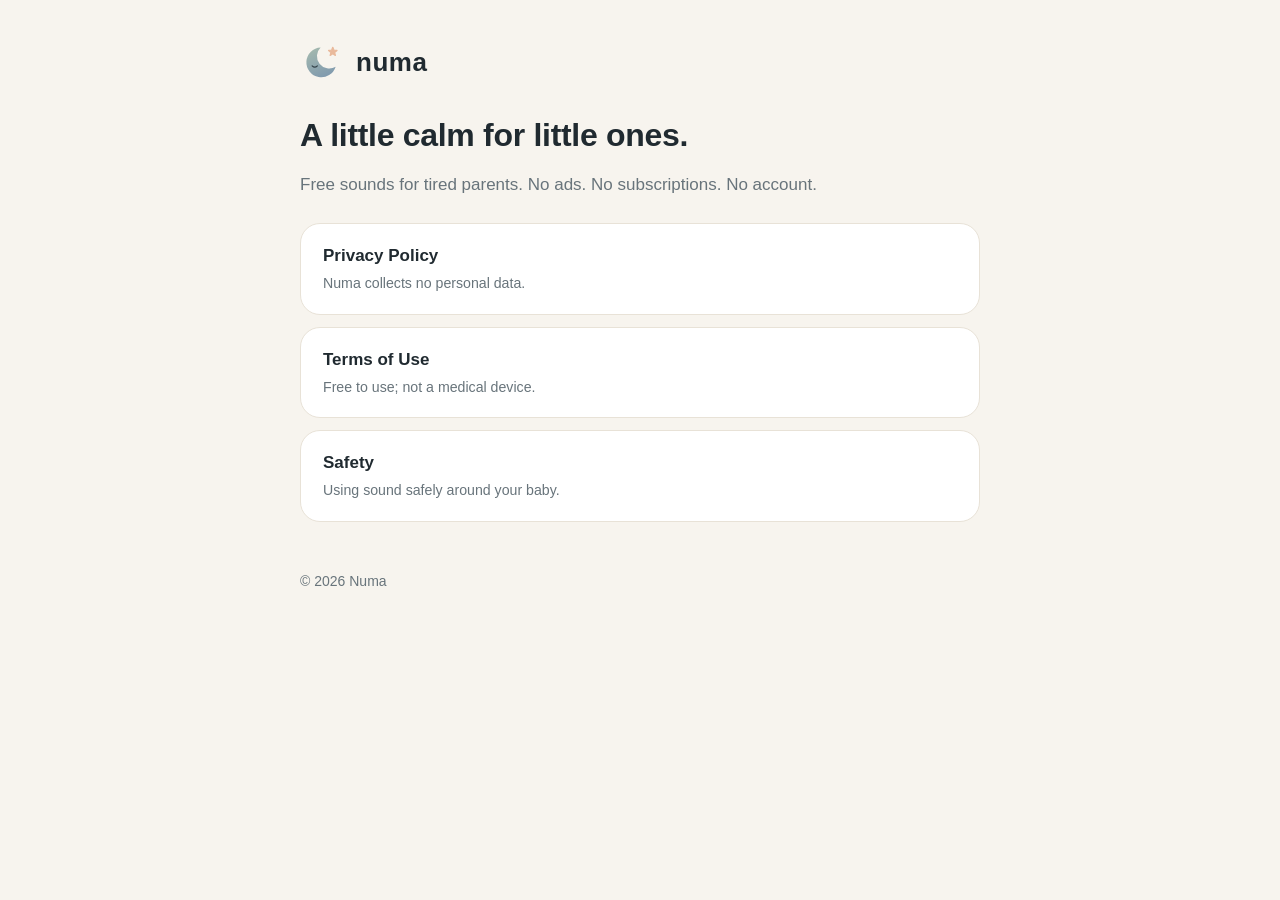
==== index.html @ 0d734c7f "Add Numa privacy policy, terms of use and safety pages Co-Authored-By: Claude Opus 5.5 <noreply@anth" ====
<!doctype html>
<html lang="en">
<head>
<meta charset="utf-8">
<meta name="viewport" content="width=device-width, initial-scale=1">
<title>Numa Legal</title>
<meta name="description" content="Privacy Policy, Terms of Use and safety information for Numa: Baby Sleep Sounds.">
<link rel="stylesheet" href="style.css">
</head>
<body>
<main>
  <header>
    <a href="./">
      <svg viewBox="0 0 100 100" aria-hidden="true"><defs><linearGradient id="m" x1="30" y1="20" x2="60" y2="88" gradientUnits="userSpaceOnUse"><stop offset="0" stop-color="#A3B8AE"/><stop offset="1" stop-color="#7F99AE"/></linearGradient></defs><g transform="translate(2.5 -3.25)"><path d="M44.36 20.04A34 34 0 1 0 78.52 63.94A28 28 0 0 1 44.36 20.04Z" fill="url(#m)"/><path d="M25 62Q31 68 37 62" fill="none" stroke="#34434A" stroke-width="2.6" stroke-linecap="round"/><path d="M72 20L74.59 26.44L81.51 26.91L76.18 31.36L77.88 38.09L72 34.4L66.12 38.09L67.82 31.36L62.49 26.91L69.41 26.44Z" fill="#E9B99B" stroke="#E9B99B" stroke-width="3" stroke-linejoin="round"/></g></svg>
      <span>numa</span>
    </a>
  </header>

  <h1>A little calm for little ones.</h1>
  <p class="muted">Free sounds for tired parents. No ads. No subscriptions. No account.</p>

  <nav class="links">
    <a href="privacy.html">Privacy Policy<small>Numa collects no personal data.</small></a>
    <a href="terms.html">Terms of Use<small>Free to use; not a medical device.</small></a>
    <a href="safety.html">Safety<small>Using sound safely around your baby.</small></a>
  </nav>

  <footer>© 2026 Numa</footer>
</main>
</body>
</html>
---- style.css ----
:root {
  --bg: #F7F4EE;
  --surface: #FFFFFF;
  --text: #202A30;
  --muted: #68747B;
  --sage: #8FA69C;
  --border: #E8E2D7;
}
@media (prefers-color-scheme: dark) {
  :root {
    --bg: #11161A;
    --surface: #1B2329;
    --text: #F4F1EA;
    --muted: #AAB5BA;
    --sage: #91AAA0;
    --border: #2B363F;
  }
}
* { box-sizing: border-box; }
html { -webkit-text-size-adjust: 100%; }
body {
  margin: 0;
  background: var(--bg);
  color: var(--text);
  font: 17px/1.65 -apple-system, BlinkMacSystemFont, "Segoe UI", Roboto, "Helvetica Neue", Arial, sans-serif;
}
main { max-width: 720px; margin: 0 auto; padding: 40px 20px 64px; }
header { display: flex; align-items: center; gap: 12px; margin-bottom: 32px; }
header a { display: flex; align-items: center; gap: 12px; color: var(--text); text-decoration: none; }
header svg { width: 44px; height: 44px; flex: none; }
header span { font-size: 26px; font-weight: 600; letter-spacing: 0.5px; }
h1 { font-size: 32px; line-height: 1.2; margin: 0 0 8px; letter-spacing: -0.3px; }
h2 { font-size: 20px; margin: 36px 0 8px; }
p, li { color: var(--text); }
.muted { color: var(--muted); }
.card {
  background: var(--surface);
  border: 1px solid var(--border);
  border-radius: 24px;
  padding: 20px 24px;
  margin: 24px 0;
}
.card p { margin: 6px 0; }
ul { padding-left: 22px; }
li { margin: 6px 0; }
a { color: var(--text); text-decoration-color: var(--sage); text-underline-offset: 3px; }
nav.links { display: grid; gap: 12px; margin-top: 24px; }
nav.links a {
  display: block;
  background: var(--surface);
  border: 1px solid var(--border);
  border-radius: 20px;
  padding: 18px 22px;
  text-decoration: none;
  font-weight: 600;
}
nav.links a small { display: block; font-weight: 400; color: var(--muted); margin-top: 2px; }
footer { margin-top: 48px; font-size: 14px; color: var(--muted); }
footer a { color: var(--muted); }
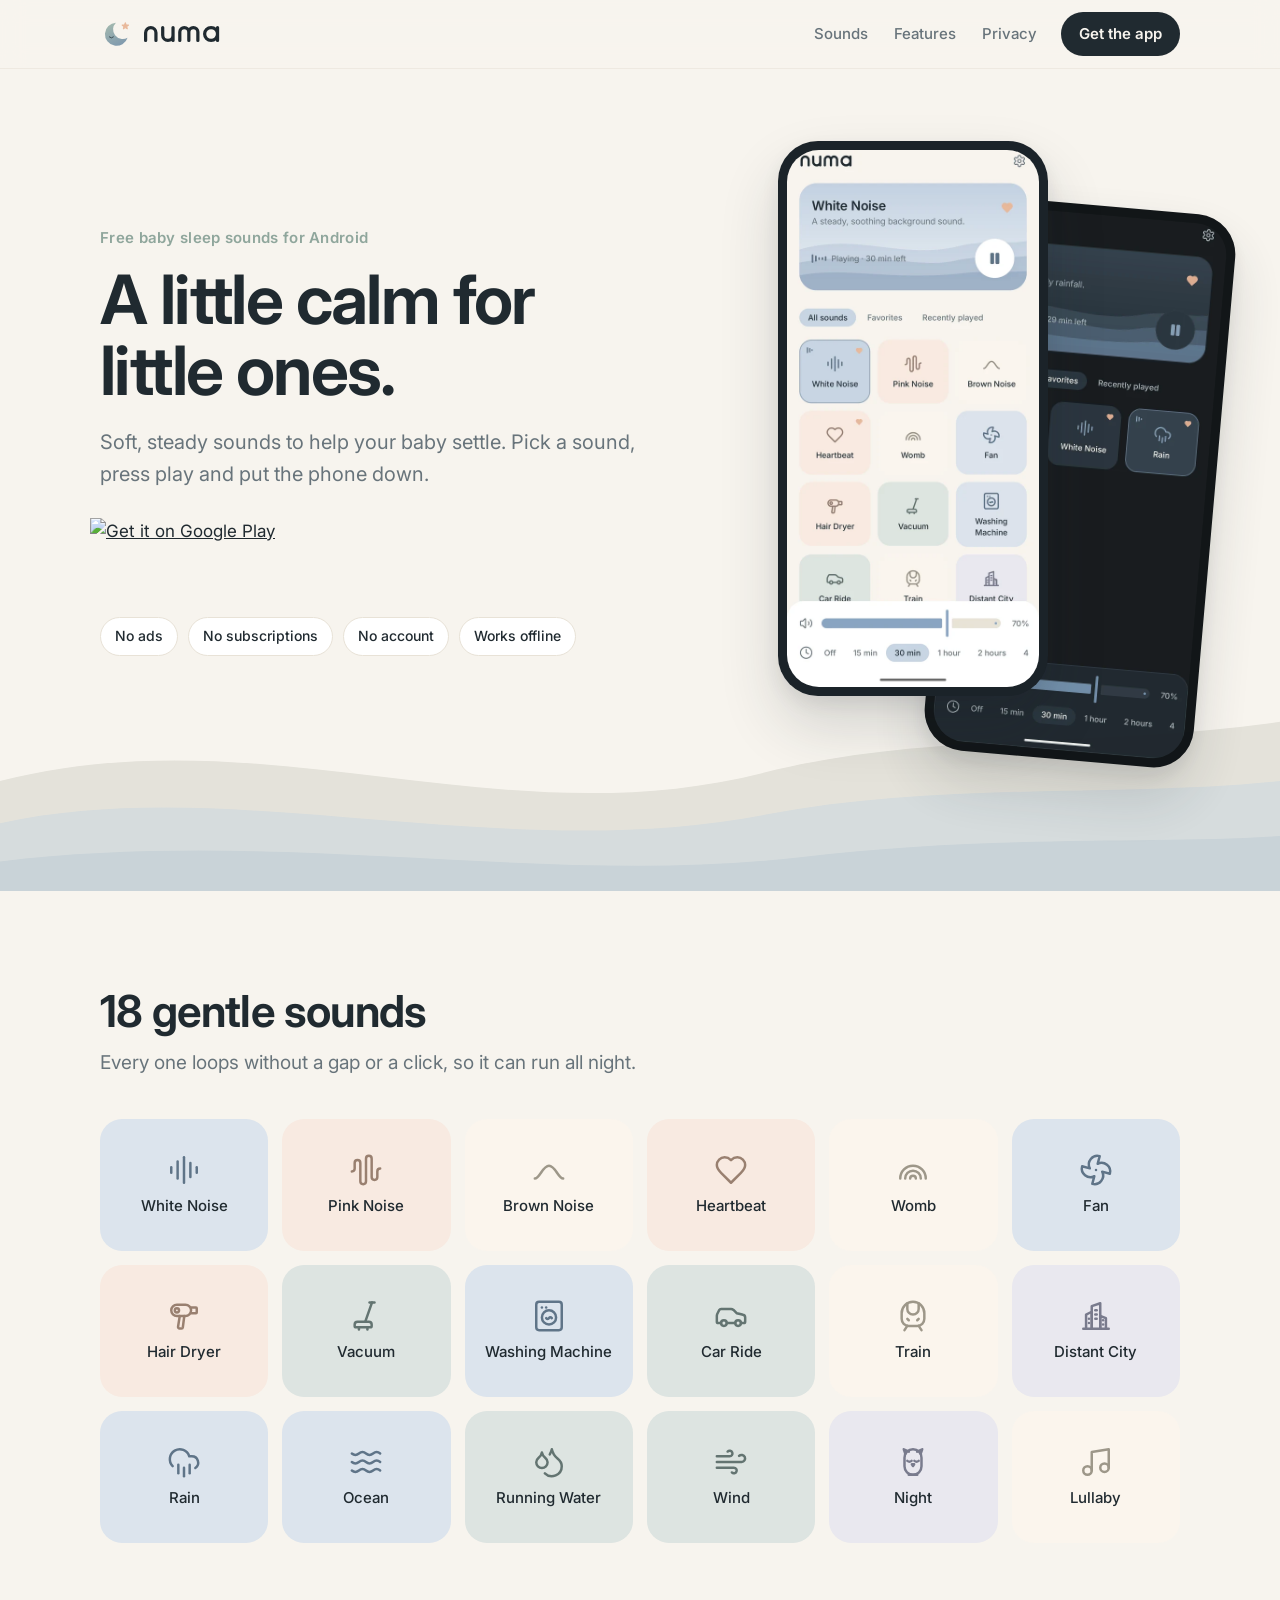
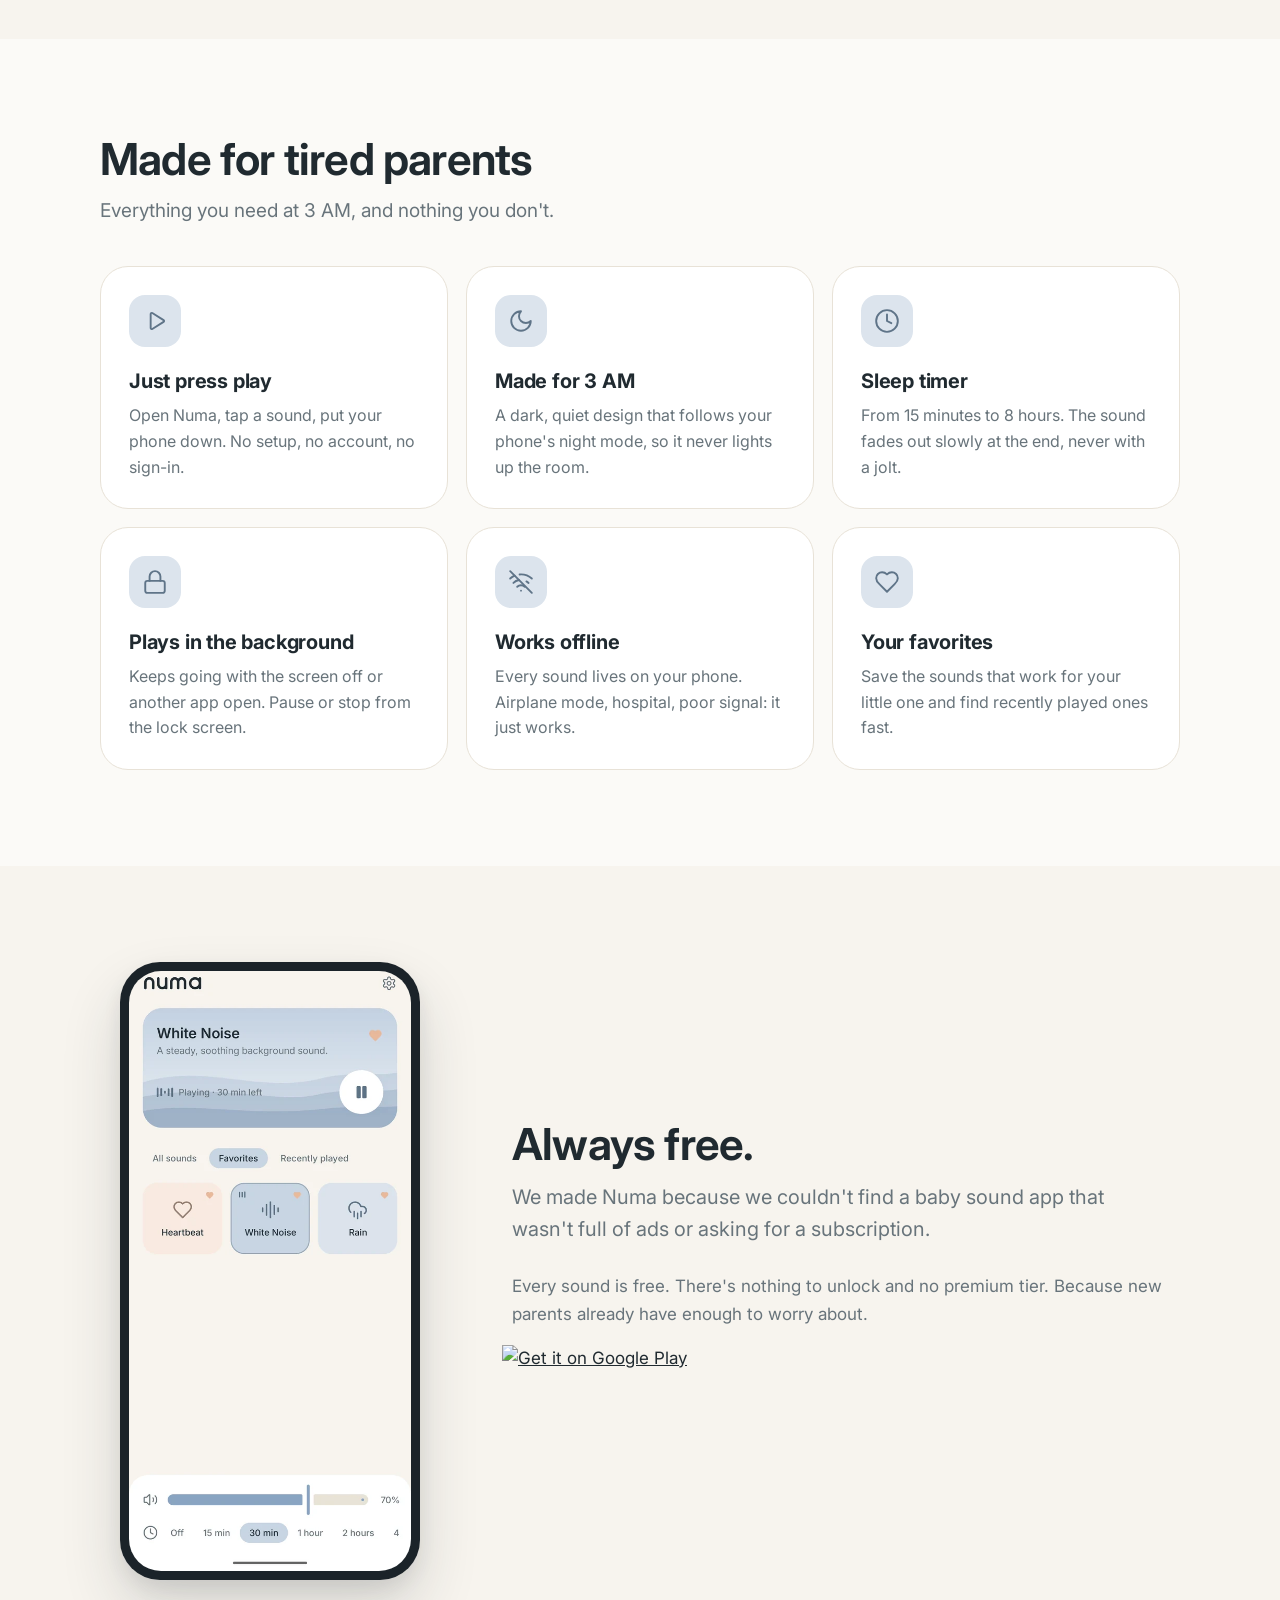
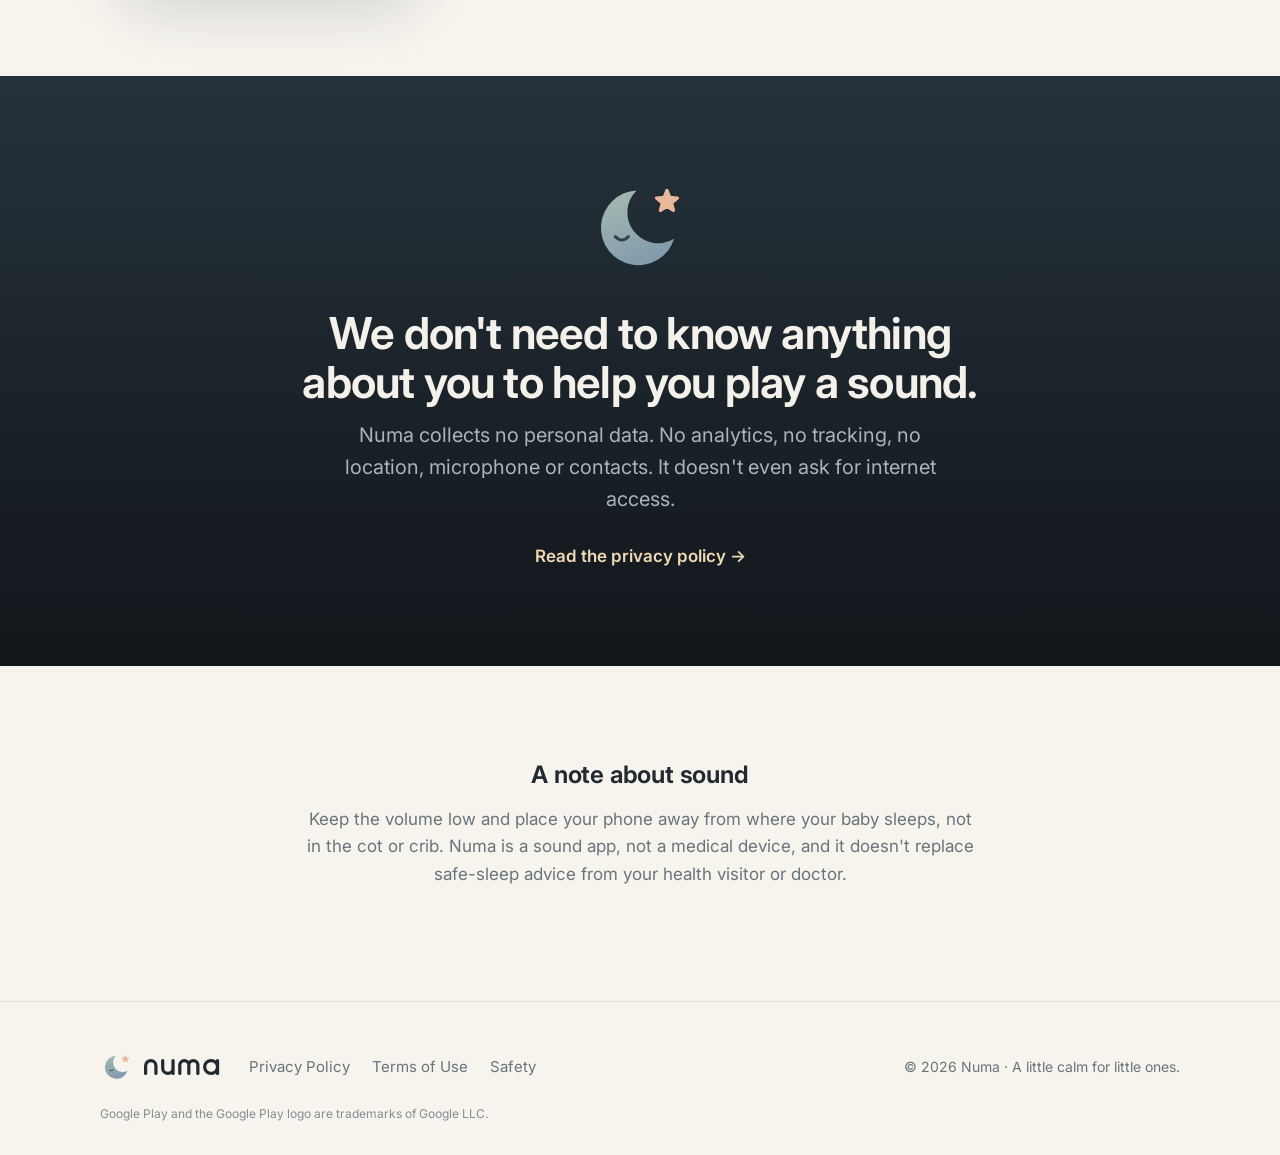
==== commit 0d7af8cc: "Add the Numa website home page Landing page following the app's concept art: hero with app screens, " ====
--- a/index.html
+++ b/index.html
@@ -3,29 +3,135 @@
 <head>
 <meta charset="utf-8">
 <meta name="viewport" content="width=device-width, initial-scale=1">
-<title>Numa Legal</title>
-<meta name="description" content="Privacy Policy, Terms of Use and safety information for Numa: Baby Sleep Sounds.">
-<link rel="stylesheet" href="style.css">
+<title>Numa: Baby Sleep Sounds</title>
+<meta name="description" content="A little calm for little ones. Free baby sleep sounds for Android: white noise, heartbeat, rain and more. No ads, no subscriptions, no account. Works offline.">
+<meta name="theme-color" content="#F7F4EE" media="(prefers-color-scheme: light)">
+<meta name="theme-color" content="#11161A" media="(prefers-color-scheme: dark)">
+<meta property="og:title" content="Numa: Baby Sleep Sounds">
+<meta property="og:description" content="A little calm for little ones. Free sounds for tired parents. No ads, no subscriptions.">
+<meta property="og:image" content="https://leaskeg.github.io/numa-legal/assets/og-image.jpg">
+<meta property="og:type" content="website">
+<meta name="twitter:card" content="summary_large_image">
+<link rel="icon" href="assets/icon-192.png" type="image/png">
+<link rel="apple-touch-icon" href="assets/apple-touch-icon.png">
+<link rel="preload" href="assets/inter.woff2" as="font" type="font/woff2" crossorigin>
+<link rel="stylesheet" href="site.css">
 </head>
 <body>
+<header class="nav">
+  <div class="wrap navrow">
+    <a class="brand" href="./"><svg class="brand-moon" viewBox="0 0 100 100" aria-hidden="true"><defs><linearGradient id="m0" x1="30" y1="20" x2="60" y2="88" gradientUnits="userSpaceOnUse"><stop offset="0" stop-color="#A3B8AE"/><stop offset="1" stop-color="#7F99AE"/></linearGradient></defs><g transform="translate(2.5 -3.25)"><path d="M44.36 20.04A34 34 0 1 0 78.52 63.94A28 28 0 0 1 44.36 20.04Z" fill="url(#m0)"/><path d="M25 62Q31 68 37 62" fill="none" stroke="#34434A" stroke-width="2.6" stroke-linecap="round"/><path d="M72 20L74.59 26.44L81.51 26.91L76.18 31.36L77.88 38.09L72 34.4L66.12 38.09L67.82 31.36L62.49 26.91L69.41 26.44Z" fill="#E9B99B" stroke="#E9B99B" stroke-width="3" stroke-linejoin="round"/></g></svg><svg class="brand-word" viewBox="0 0 238 62" role="img" aria-label="numa"><path d="M5 51V27a16 16 0 0 1 32 0v24M58 11v24a16 16 0 0 0 32 0M90 11v40M111 51V25a14 14 0 0 1 28 0v26M139 25a14 14 0 0 1 28 0v26M228 31a20 20 0 1 1-40 0a20 20 0 1 1 40 0M228 11v40" fill="none" stroke="currentColor" stroke-width="10" stroke-linecap="round" stroke-linejoin="round"/></svg></a>
+    <nav class="links" aria-label="Main">
+      <a href="#sounds">Sounds</a>
+      <a href="#features">Features</a>
+      <a href="#privacy">Privacy</a>
+    </nav>
+    <a class="pill" href="https://play.google.com/store/apps/details?id=com.numa.sounds">Get the app</a>
+  </div>
+</header>
+
 <main>
-  <header>
-    <a href="./">
-      <svg viewBox="0 0 100 100" aria-hidden="true"><defs><linearGradient id="m" x1="30" y1="20" x2="60" y2="88" gradientUnits="userSpaceOnUse"><stop offset="0" stop-color="#A3B8AE"/><stop offset="1" stop-color="#7F99AE"/></linearGradient></defs><g transform="translate(2.5 -3.25)"><path d="M44.36 20.04A34 34 0 1 0 78.52 63.94A28 28 0 0 1 44.36 20.04Z" fill="url(#m)"/><path d="M25 62Q31 68 37 62" fill="none" stroke="#34434A" stroke-width="2.6" stroke-linecap="round"/><path d="M72 20L74.59 26.44L81.51 26.91L76.18 31.36L77.88 38.09L72 34.4L66.12 38.09L67.82 31.36L62.49 26.91L69.41 26.44Z" fill="#E9B99B" stroke="#E9B99B" stroke-width="3" stroke-linejoin="round"/></g></svg>
-      <span>numa</span>
-    </a>
-  </header>
+  <section class="hero">
+    <div class="wrap herogrid">
+      <div class="copy">
+        <p class="eyebrow">Free baby sleep sounds for Android</p>
+        <h1>A little calm for little ones.</h1>
+        <p class="lead">Soft, steady sounds to help your baby settle. Pick a sound, press play and put the phone down.</p>
+        <a class="badge" href="https://play.google.com/store/apps/details?id=com.numa.sounds" aria-label="Get it on Google Play"><img src="assets/google-play-badge.png" width="646" height="250" alt="Get it on Google Play"></a>
+        <ul class="promises" aria-label="Always free">
+          <li>No ads</li><li>No subscriptions</li><li>No account</li><li>Works offline</li>
+        </ul>
+      </div>
+      <div class="phones" aria-hidden="true">
+        <div class="phone back"><img src="assets/screen-dark.webp" width="540" height="1150" alt=""></div>
+        <div class="phone front"><img src="assets/screen-home-light.webp" width="540" height="1150" alt=""></div>
+      </div>
+    </div>
+    <svg class="hills" viewBox="0 0 1440 260" preserveAspectRatio="none" aria-hidden="true"><path class="h1" d="M0 130C300 50 560 200 860 120c180-48 380-30 580-60V260H0Z"/><path class="h2" d="M0 180c260-60 560 50 860-10 200-40 400-20 580-40V260H0Z"/><path class="h3" d="M0 225c320-40 620 30 900-5 220-27 400-15 540-25V260H0Z"/></svg>
+  </section>
 
-  <h1>A little calm for little ones.</h1>
-  <p class="muted">Free sounds for tired parents. No ads. No subscriptions. No account.</p>
+  <section id="sounds" class="section">
+    <div class="wrap">
+      <h2>18 gentle sounds</h2>
+      <p class="sub">Every one loops without a gap or a click, so it can run all night.</p>
+      <ul class="tiles">
+        <li class="tile t-blue"><svg viewBox="0 0 24 24" fill="none" stroke="currentColor" stroke-width="1.75" stroke-linecap="round" stroke-linejoin="round" aria-hidden="true"><path d="M3 10v4"/><path d="M7.5 6v12"/><path d="M12 3v18"/><path d="M16.5 7v10"/><path d="M21 10v4"/></svg><span>White Noise</span></li>
+        <li class="tile t-peach"><svg viewBox="0 0 24 24" fill="none" stroke="currentColor" stroke-width="1.75" stroke-linecap="round" stroke-linejoin="round" aria-hidden="true"><path d="M2 13a2 2 0 0 0 2-2V7a2 2 0 0 1 4 0v13a2 2 0 0 0 4 0V4a2 2 0 0 1 4 0v13a2 2 0 0 0 4 0v-4a2 2 0 0 1 2-2"/></svg><span>Pink Noise</span></li>
+        <li class="tile t-cream"><svg viewBox="0 0 24 24" fill="none" stroke="currentColor" stroke-width="1.75" stroke-linecap="round" stroke-linejoin="round" aria-hidden="true"><path d="M2 18c3.5 0 5.5-9 10-9s6.5 9 10 9"/></svg><span>Brown Noise</span></li>
+        <li class="tile t-peach"><svg viewBox="0 0 24 24" fill="none" stroke="currentColor" stroke-width="1.75" stroke-linecap="round" stroke-linejoin="round" aria-hidden="true"><path d="M19 14c1.49-1.46 3-3.21 3-5.5A5.5 5.5 0 0 0 16.5 3c-1.76 0-3 0.5-4.5 2-1.5-1.5-2.74-2-4.5-2A5.5 5.5 0 0 0 2 8.5c0 2.3 1.5 4.05 3 5.5l7 7Z"/></svg><span>Heartbeat</span></li>
+        <li class="tile t-cream"><svg viewBox="0 0 24 24" fill="none" stroke="currentColor" stroke-width="1.75" stroke-linecap="round" stroke-linejoin="round" aria-hidden="true"><path d="M3 18a9 9 0 0 1 18 0"/><path d="M6.5 18a5.5 5.5 0 0 1 11 0"/><path d="M10 18a2 2 0 0 1 4 0"/></svg><span>Womb</span></li>
+        <li class="tile t-blue"><svg viewBox="0 0 24 24" fill="none" stroke="currentColor" stroke-width="1.75" stroke-linecap="round" stroke-linejoin="round" aria-hidden="true"><path d="M10.827 16.379a6.082 6.082 0 0 1-8.618-7.002l5.412 1.45a6.082 6.082 0 0 1 7.002-8.618l-1.45 5.412a6.082 6.082 0 0 1 8.618 7.002l-5.412-1.45a6.082 6.082 0 0 1-7.002 8.618l1.45-5.412Z"/><path d="M12 12v0.01"/></svg><span>Fan</span></li>
+        <li class="tile t-peach"><svg viewBox="0 0 24 24" fill="none" stroke="currentColor" stroke-width="1.75" stroke-linecap="round" stroke-linejoin="round" aria-hidden="true"><path d="M7 4h6a4 4 0 0 1 0 8H7a4 4 0 0 1 0-8Z"/><path d="M17 6h3.5a0.5 0.5 0 0 1 0.5 0.5v3a0.5 0.5 0 0 1-0.5 0.5H17"/><path d="M9 12l-1.2 7.6a1 1 0 0 0 1 1.15h1.4a1 1 0 0 0 1-0.85L12.2 12"/><path d="M5.5 8a1.5 1.5 0 1 0 3 0a1.5 1.5 0 1 0-3 0"/></svg><span>Hair Dryer</span></li>
+        <li class="tile t-sage"><svg viewBox="0 0 24 24" fill="none" stroke="currentColor" stroke-width="1.75" stroke-linecap="round" stroke-linejoin="round" aria-hidden="true"><path d="M14.5 2.5h3.5"/><path d="M16.2 2.5 11.5 16"/><path d="M6 16h8a2 2 0 0 1 2 2v1a1 1 0 0 1-1 1H5a1 1 0 0 1-1-1v-1a2 2 0 0 1 2-2Z"/><path d="M7 20v1.5"/><path d="M13 20v1.5"/></svg><span>Vacuum</span></li>
+        <li class="tile t-blue"><svg viewBox="0 0 24 24" fill="none" stroke="currentColor" stroke-width="1.75" stroke-linecap="round" stroke-linejoin="round" aria-hidden="true"><path d="M5 2h14a2 2 0 0 1 2 2v16a2 2 0 0 1-2 2H5a2 2 0 0 1-2-2V4a2 2 0 0 1 2-2Z"/><path d="M7 13a5 5 0 1 0 10 0a5 5 0 1 0-10 0"/><path d="M10 13.5c0.7 0.8 1.5 0.8 2 0s1.3-0.8 2 0"/><path d="M7 6h0.01"/><path d="M10 6h0.01"/></svg><span>Washing Machine</span></li>
+        <li class="tile t-sage"><svg viewBox="0 0 24 24" fill="none" stroke="currentColor" stroke-width="1.75" stroke-linecap="round" stroke-linejoin="round" aria-hidden="true"><path d="M19 17h2c0.6 0 1-0.4 1-1v-3c0-0.9-0.7-1.7-1.5-1.9C18.7 10.6 16 10 16 10s-1.3-1.4-2.2-2.3c-0.5-0.4-1.1-0.7-1.8-0.7H5c-0.6 0-1.1 0.4-1.4 0.9l-1.4 2.9A3.7 3.7 0 0 0 2 12v4c0 0.6 0.4 1 1 1h2"/><path d="M5 17a2 2 0 1 0 4 0a2 2 0 1 0-4 0"/><path d="M9 17h6"/><path d="M15 17a2 2 0 1 0 4 0a2 2 0 1 0-4 0"/></svg><span>Car Ride</span></li>
+        <li class="tile t-cream"><svg viewBox="0 0 24 24" fill="none" stroke="currentColor" stroke-width="1.75" stroke-linecap="round" stroke-linejoin="round" aria-hidden="true"><path d="M8 3.1V7a4 4 0 0 0 8 0V3.1"/><path d="M9 15l-1-1"/><path d="M15 15l1-1"/><path d="M9 19c-2.8 0-5-2.2-5-5v-4a8 8 0 0 1 16 0v4c0 2.8-2.2 5-5 5Z"/><path d="M8 19l-2 3"/><path d="M16 19l2 3"/></svg><span>Train</span></li>
+        <li class="tile t-lavender"><svg viewBox="0 0 24 24" fill="none" stroke="currentColor" stroke-width="1.75" stroke-linecap="round" stroke-linejoin="round" aria-hidden="true"><path d="M3 21h18"/><path d="M5 21V11l4-2v12"/><path d="M9 21V5l6-2v18"/><path d="M15 21v-9l4 1.5V21"/><path d="M11.5 8h1"/><path d="M11.5 11h1"/><path d="M11.5 14h1"/><path d="M17 15h0.01"/><path d="M17 18h0.01"/><path d="M7 14h0.01"/><path d="M7 17h0.01"/></svg><span>Distant City</span></li>
+        <li class="tile t-blue"><svg viewBox="0 0 24 24" fill="none" stroke="currentColor" stroke-width="1.75" stroke-linecap="round" stroke-linejoin="round" aria-hidden="true"><path d="M4 14.899A7 7 0 1 1 15.71 8h1.79a4.5 4.5 0 0 1 2.5 8.242"/><path d="M16 14v6"/><path d="M8 14v6"/><path d="M12 16v6"/></svg><span>Rain</span></li>
+        <li class="tile t-blue"><svg viewBox="0 0 24 24" fill="none" stroke="currentColor" stroke-width="1.75" stroke-linecap="round" stroke-linejoin="round" aria-hidden="true"><path d="M2 6c0.6 0.5 1.2 1 2.5 1C7 7 7 5 9.5 5c2.6 0 2.4 2 5 2 2.5 0 2.5-2 5-2 1.3 0 1.9 0.5 2.5 1"/><path d="M2 12c0.6 0.5 1.2 1 2.5 1 2.5 0 2.5-2 5-2 2.6 0 2.4 2 5 2 2.5 0 2.5-2 5-2 1.3 0 1.9 0.5 2.5 1"/><path d="M2 18c0.6 0.5 1.2 1 2.5 1 2.5 0 2.5-2 5-2 2.6 0 2.4 2 5 2 2.5 0 2.5-2 5-2 1.3 0 1.9 0.5 2.5 1"/></svg><span>Ocean</span></li>
+        <li class="tile t-sage"><svg viewBox="0 0 24 24" fill="none" stroke="currentColor" stroke-width="1.75" stroke-linecap="round" stroke-linejoin="round" aria-hidden="true"><path d="M7 16.3c2.2 0 4-1.83 4-4.05 0-1.16-0.57-2.26-1.71-3.19S7.29 6.75 7 5.3c-0.29 1.45-1.14 2.84-2.29 3.76S3 11.1 3 12.25c0 2.22 1.8 4.05 4 4.05Z"/><path d="M12.56 6.6A10.97 10.97 0 0 0 14 3.02c0.5 2.5 2 4.9 4 6.5s3 3.5 3 5.5a6.98 6.98 0 0 1-11.91 4.97"/></svg><span>Running Water</span></li>
+        <li class="tile t-sage"><svg viewBox="0 0 24 24" fill="none" stroke="currentColor" stroke-width="1.75" stroke-linecap="round" stroke-linejoin="round" aria-hidden="true"><path d="M17.7 7.7a2.5 2.5 0 1 1 1.8 4.3H2"/><path d="M9.6 4.6A2 2 0 1 1 11 8H2"/><path d="M12.6 19.4A2 2 0 1 0 14 16H2"/></svg><span>Wind</span></li>
+        <li class="tile t-lavender"><svg viewBox="0 0 24 24" fill="none" stroke="currentColor" stroke-width="1.75" stroke-linecap="round" stroke-linejoin="round" aria-hidden="true"><path d="M6 9a6 6 0 0 1 12 0v6a6 6 0 0 1-12 0Z"/><path d="M6.6 6.2 5.5 3l3.6 1.7"/><path d="M17.4 6.2 18.5 3l-3.6 1.7"/><path d="M8 11.2q1.5 1.2 3 0"/><path d="M13 11.2q1.5 1.2 3 0"/><path d="M11.2 13.6h1.6L12 14.8Z"/><path d="M9 21h6"/></svg><span>Night</span></li>
+        <li class="tile t-cream"><svg viewBox="0 0 24 24" fill="none" stroke="currentColor" stroke-width="1.75" stroke-linecap="round" stroke-linejoin="round" aria-hidden="true"><path d="M9 18V5l12-2v13"/><path d="M3 18a3 3 0 1 0 6 0a3 3 0 1 0-6 0"/><path d="M15 16a3 3 0 1 0 6 0a3 3 0 1 0-6 0"/></svg><span>Lullaby</span></li>
+      </ul>
+    </div>
+  </section>
 
-  <nav class="links">
-    <a href="privacy.html">Privacy Policy<small>Numa collects no personal data.</small></a>
-    <a href="terms.html">Terms of Use<small>Free to use; not a medical device.</small></a>
-    <a href="safety.html">Safety<small>Using sound safely around your baby.</small></a>
-  </nav>
+  <section id="features" class="section alt">
+    <div class="wrap">
+      <h2>Made for tired parents</h2>
+      <p class="sub">Everything you need at 3 AM, and nothing you don't.</p>
+      <div class="features">
+        <article class="feature"><div class="ficon"><svg viewBox="0 0 24 24" fill="none" stroke="currentColor" stroke-width="1.75" stroke-linecap="round" stroke-linejoin="round" aria-hidden="true"><path d="M8 5.5v13a1 1 0 0 0 1.52 0.85l10.4-6.5a1 1 0 0 0 0-1.7L9.52 4.65A1 1 0 0 0 8 5.5Z"/></svg></div><h3>Just press play</h3><p>Open Numa, tap a sound, put your phone down. No setup, no account, no sign-in.</p></article>
+        <article class="feature"><div class="ficon"><svg viewBox="0 0 24 24" fill="none" stroke="currentColor" stroke-width="1.75" stroke-linecap="round" stroke-linejoin="round" aria-hidden="true"><path d="M12 3a6 6 0 0 0 9 9 9 9 0 1 1-9-9Z"/></svg></div><h3>Made for 3 AM</h3><p>A dark, quiet design that follows your phone's night mode, so it never lights up the room.</p></article>
+        <article class="feature"><div class="ficon"><svg viewBox="0 0 24 24" fill="none" stroke="currentColor" stroke-width="1.75" stroke-linecap="round" stroke-linejoin="round" aria-hidden="true"><path d="M2 12a10 10 0 1 0 20 0a10 10 0 1 0-20 0"/><path d="M12 6v6l4 2"/></svg></div><h3>Sleep timer</h3><p>From 15 minutes to 8 hours. The sound fades out slowly at the end, never with a jolt.</p></article>
+        <article class="feature"><div class="ficon"><svg viewBox="0 0 24 24" fill="none" stroke="currentColor" stroke-width="1.75" stroke-linecap="round" stroke-linejoin="round" aria-hidden="true"><path d="M5 11h14a2 2 0 0 1 2 2v7a2 2 0 0 1-2 2H5a2 2 0 0 1-2-2v-7a2 2 0 0 1 2-2Z"/><path d="M7 11V7a5 5 0 0 1 10 0v4"/></svg></div><h3>Plays in the background</h3><p>Keeps going with the screen off or another app open. Pause or stop from the lock screen.</p></article>
+        <article class="feature"><div class="ficon"><svg viewBox="0 0 24 24" fill="none" stroke="currentColor" stroke-width="1.75" stroke-linecap="round" stroke-linejoin="round" aria-hidden="true"><path d="M12 20h.01"/><path d="M8.5 16.43a5 5 0 0 1 7 0"/><path d="M5 12.86a10 10 0 0 1 5.17-2.69"/><path d="M19 12.86a10 10 0 0 0-2-1.43"/><path d="M2 8.82a15 15 0 0 1 4.18-2.65"/><path d="M22 8.82a15 15 0 0 0-11.29-3.76"/><path d="M2 2l20 20"/></svg></div><h3>Works offline</h3><p>Every sound lives on your phone. Airplane mode, hospital, poor signal: it just works.</p></article>
+        <article class="feature"><div class="ficon"><svg viewBox="0 0 24 24" fill="none" stroke="currentColor" stroke-width="1.75" stroke-linecap="round" stroke-linejoin="round" aria-hidden="true"><path d="M19 14c1.49-1.46 3-3.21 3-5.5A5.5 5.5 0 0 0 16.5 3c-1.76 0-3 0.5-4.5 2-1.5-1.5-2.74-2-4.5-2A5.5 5.5 0 0 0 2 8.5c0 2.3 1.5 4.05 3 5.5l7 7Z"/></svg></div><h3>Your favorites</h3><p>Save the sounds that work for your little one and find recently played ones fast.</p></article>
+      </div>
+    </div>
+  </section>
 
-  <footer>© 2026 Numa</footer>
+  <section class="section">
+    <div class="wrap split">
+      <div class="phone single"><img src="assets/screen-favorites.webp" width="540" height="1150" alt="Numa with Heartbeat, White Noise and Rain saved as favorites" loading="lazy"></div>
+      <div>
+        <h2>Always free.</h2>
+        <p class="lead">We made Numa because we couldn't find a baby sound app that wasn't full of ads or asking for a subscription.</p>
+        <p class="muted">Every sound is free. There's nothing to unlock and no premium tier. Because new parents already have enough to worry about.</p>
+        <a class="badge" href="https://play.google.com/store/apps/details?id=com.numa.sounds" aria-label="Get it on Google Play"><img src="assets/google-play-badge.png" width="646" height="250" alt="Get it on Google Play"></a>
+      </div>
+    </div>
+  </section>
+
+  <section id="privacy" class="section night">
+    <div class="wrap narrow center">
+      <svg class="big-moon" viewBox="0 0 100 100" aria-hidden="true"><defs><linearGradient id="m1" x1="30" y1="20" x2="60" y2="88" gradientUnits="userSpaceOnUse"><stop offset="0" stop-color="#A3B8AE"/><stop offset="1" stop-color="#7F99AE"/></linearGradient></defs><g transform="translate(2.5 -3.25)"><path d="M44.36 20.04A34 34 0 1 0 78.52 63.94A28 28 0 0 1 44.36 20.04Z" fill="url(#m1)"/><path d="M25 62Q31 68 37 62" fill="none" stroke="#34434A" stroke-width="2.6" stroke-linecap="round"/><path d="M72 20L74.59 26.44L81.51 26.91L76.18 31.36L77.88 38.09L72 34.4L66.12 38.09L67.82 31.36L62.49 26.91L69.41 26.44Z" fill="#E9B99B" stroke="#E9B99B" stroke-width="3" stroke-linejoin="round"/></g></svg>
+      <h2>We don't need to know anything about you to help you play a sound.</h2>
+      <p class="lead">Numa collects no personal data. No analytics, no tracking, no location, microphone or contacts. It doesn't even ask for internet access.</p>
+      <a class="textlink" href="privacy.html">Read the privacy policy →</a>
+    </div>
+  </section>
+
+  <section class="section">
+    <div class="wrap narrow center">
+      <h2 class="small">A note about sound</h2>
+      <p class="muted">Keep the volume low and place your phone away from where your baby sleeps, not in the cot or crib. Numa is a sound app, not a medical device, and it doesn't replace safe-sleep advice from your health visitor or doctor.</p>
+    </div>
+  </section>
 </main>
+
+<footer class="footer">
+  <div class="wrap footrow">
+    <a class="brand" href="./"><svg class="brand-moon" viewBox="0 0 100 100" aria-hidden="true"><defs><linearGradient id="m2" x1="30" y1="20" x2="60" y2="88" gradientUnits="userSpaceOnUse"><stop offset="0" stop-color="#A3B8AE"/><stop offset="1" stop-color="#7F99AE"/></linearGradient></defs><g transform="translate(2.5 -3.25)"><path d="M44.36 20.04A34 34 0 1 0 78.52 63.94A28 28 0 0 1 44.36 20.04Z" fill="url(#m2)"/><path d="M25 62Q31 68 37 62" fill="none" stroke="#34434A" stroke-width="2.6" stroke-linecap="round"/><path d="M72 20L74.59 26.44L81.51 26.91L76.18 31.36L77.88 38.09L72 34.4L66.12 38.09L67.82 31.36L62.49 26.91L69.41 26.44Z" fill="#E9B99B" stroke="#E9B99B" stroke-width="3" stroke-linejoin="round"/></g></svg><svg class="brand-word" viewBox="0 0 238 62" role="img" aria-label="numa"><path d="M5 51V27a16 16 0 0 1 32 0v24M58 11v24a16 16 0 0 0 32 0M90 11v40M111 51V25a14 14 0 0 1 28 0v26M139 25a14 14 0 0 1 28 0v26M228 31a20 20 0 1 1-40 0a20 20 0 1 1 40 0M228 11v40" fill="none" stroke="currentColor" stroke-width="10" stroke-linecap="round" stroke-linejoin="round"/></svg></a>
+    <nav aria-label="Legal">
+      <a href="privacy.html">Privacy Policy</a>
+      <a href="terms.html">Terms of Use</a>
+      <a href="safety.html">Safety</a>
+    </nav>
+    <p class="muted">© 2026 Numa · A little calm for little ones.</p>
+  </div>
+  <p class="wrap legalnote">Google Play and the Google Play logo are trademarks of Google LLC.</p>
+</footer>
 </body>
 </html>
--- a/site.css
+++ b/site.css
@@ -0,0 +1,190 @@
+@font-face {
+  font-family: Inter;
+  src: url("assets/inter.woff2") format("woff2");
+  font-weight: 100 900;
+  font-display: swap;
+}
+
+:root {
+  --bg: #F7F4EE;
+  --surface: #FFFFFF;
+  --text: #202A30;
+  --muted: #68747B;
+  --border: #E8E2D7;
+  --sage: #8FA69C;
+  --blue: #89A5C2;
+  --peach: #E9B99B;
+  --cream: #F0DFC4;
+  --lavender: #B5B1CB;
+  --tile-mix: 30%;
+  --icon-mix: 40%;
+  --hill1: #E4E2DA;
+  --hill2: #D6DCDD;
+  --hill3: #C9D3D8;
+  --night-bg: #1B2329;
+  --shadow: 0 30px 60px rgba(32, 42, 48, .16), 0 8px 18px rgba(32, 42, 48, .08);
+}
+@media (prefers-color-scheme: dark) {
+  :root {
+    --bg: #11161A;
+    --surface: #1B2329;
+    --text: #F4F1EA;
+    --muted: #AAB5BA;
+    --border: #2B363F;
+    --sage: #91AAA0;
+    --blue: #6F8DAA;
+    --peach: #DCA98D;
+    --cream: #F0D9B4;
+    --lavender: #9D99B8;
+    --tile-mix: 14%;
+    --icon-mix: 15%;
+    --hill1: #18202A;
+    --hill2: #151C23;
+    --hill3: #12181D;
+    --night-bg: #1B2329;
+    --shadow: 0 30px 60px rgba(0, 0, 0, .45);
+  }
+}
+
+* { box-sizing: border-box; }
+html { -webkit-text-size-adjust: 100%; scroll-behavior: smooth; }
+body {
+  margin: 0;
+  background: var(--bg);
+  color: var(--text);
+  font: 17px/1.6 Inter, -apple-system, BlinkMacSystemFont, "Segoe UI", Roboto, sans-serif;
+  -webkit-font-smoothing: antialiased;
+}
+img { display: block; max-width: 100%; height: auto; }
+a { color: inherit; }
+.wrap { max-width: 1120px; margin: 0 auto; padding: 0 20px; }
+.narrow { max-width: 720px; }
+.center { text-align: center; }
+.muted { color: var(--muted); }
+
+/* Nav */
+.nav {
+  position: sticky; top: 0; z-index: 10;
+  background: color-mix(in srgb, var(--bg) 88%, transparent);
+  backdrop-filter: blur(12px);
+  -webkit-backdrop-filter: blur(12px);
+  border-bottom: 1px solid color-mix(in srgb, var(--border) 60%, transparent);
+}
+.navrow { display: flex; align-items: center; gap: 24px; height: 68px; }
+.brand { display: flex; align-items: center; gap: 10px; text-decoration: none; color: var(--text); }
+.brand-moon { width: 34px; height: 34px; }
+.brand-word { height: 20px; width: auto; }
+.links { display: flex; gap: 26px; margin-left: auto; }
+.links a { text-decoration: none; color: var(--muted); font-weight: 500; font-size: 15px; }
+.links a:hover { color: var(--text); }
+.pill {
+  text-decoration: none; font-weight: 600; font-size: 15px;
+  background: var(--text); color: var(--bg);
+  padding: 10px 18px; border-radius: 999px;
+}
+
+/* Hero */
+.hero { position: relative; overflow: hidden; padding: 72px 0 150px; }
+.herogrid { position: relative; z-index: 1; display: grid; grid-template-columns: 1.05fr .95fr; gap: 48px; align-items: center; }
+.eyebrow { margin: 0 0 14px; color: var(--sage); font-weight: 600; font-size: 15px; letter-spacing: .3px; }
+h1 { font-size: clamp(40px, 6vw, 68px); line-height: 1.04; letter-spacing: -1.6px; font-weight: 650; margin: 0 0 20px; }
+.lead { font-size: 20px; color: var(--muted); margin: 0 0 28px; max-width: 30em; }
+.badge { display: inline-block; margin-left: -10px; }
+.badge img { width: 200px; }
+.promises { list-style: none; padding: 0; margin: 22px 0 0; display: flex; flex-wrap: wrap; gap: 10px; }
+.promises li {
+  font-size: 14px; font-weight: 500; color: var(--text);
+  background: var(--surface); border: 1px solid var(--border);
+  padding: 7px 14px; border-radius: 999px;
+}
+.phones { position: relative; height: 600px; }
+.phone {
+  background: #1B2329; padding: 9px; border-radius: 40px; box-shadow: var(--shadow);
+}
+.phone img { border-radius: 32px; }
+.phones .phone { position: absolute; width: 270px; }
+.phones .front { left: 18%; top: 0; z-index: 2; }
+.phones .back { left: 52%; top: 64px; transform: rotate(5deg); background: #0B0F12; opacity: .97; }
+.hills { position: absolute; left: 0; bottom: 0; width: 100%; height: 220px; }
+.hills .h1 { fill: var(--hill1); } .hills .h2 { fill: var(--hill2); } .hills .h3 { fill: var(--hill3); }
+
+/* Sections */
+.section { padding: 96px 0; }
+.section.alt { background: color-mix(in srgb, var(--surface) 55%, var(--bg)); }
+h2 { font-size: clamp(30px, 4vw, 44px); line-height: 1.12; letter-spacing: -.8px; font-weight: 650; margin: 0 0 12px; }
+h2.small { font-size: 24px; letter-spacing: -.2px; }
+.sub { color: var(--muted); font-size: 19px; margin: 0 0 40px; }
+
+/* Sound tiles */
+.tiles { list-style: none; padding: 0; margin: 0; display: grid; grid-template-columns: repeat(6, 1fr); gap: 14px; }
+.tile {
+  --tint: var(--sage);
+  display: flex; flex-direction: column; align-items: center; justify-content: center; gap: 10px;
+  min-height: 132px; padding: 16px 8px; border-radius: 22px; text-align: center;
+  background: color-mix(in srgb, var(--surface), var(--tint) var(--tile-mix));
+  font-weight: 500; font-size: 15px; line-height: 1.25;
+}
+.tile svg { width: 34px; height: 34px; color: color-mix(in srgb, var(--tint), var(--text) var(--icon-mix)); }
+.t-sage { --tint: var(--sage); } .t-blue { --tint: var(--blue); } .t-peach { --tint: var(--peach); }
+.t-cream { --tint: var(--cream); } .t-lavender { --tint: var(--lavender); }
+
+/* Features */
+.features { display: grid; grid-template-columns: repeat(3, 1fr); gap: 18px; }
+.feature {
+  background: var(--surface); border: 1px solid var(--border);
+  border-radius: 28px; padding: 28px;
+}
+.feature h3 { margin: 18px 0 6px; font-size: 20px; letter-spacing: -.2px; }
+.feature p { margin: 0; color: var(--muted); font-size: 16px; }
+.ficon {
+  width: 52px; height: 52px; border-radius: 16px; display: grid; place-items: center;
+  background: color-mix(in srgb, var(--surface), var(--blue) var(--tile-mix));
+}
+.ficon svg { width: 26px; height: 26px; color: color-mix(in srgb, var(--blue), var(--text) var(--icon-mix)); }
+
+/* Split */
+.split { display: grid; grid-template-columns: 340px 1fr; gap: 72px; align-items: center; }
+.phone.single { width: 300px; justify-self: center; }
+
+/* Night privacy band */
+.section.night { background: linear-gradient(180deg, #26323B, #11161A); color: #F4F1EA; }
+.section.night .lead { color: #AAB5BA; margin-left: auto; margin-right: auto; }
+.big-moon { width: 110px; height: 110px; margin: 0 auto 18px; }
+.textlink { color: #F0D9B4; font-weight: 600; text-decoration: none; }
+.textlink:hover { text-decoration: underline; }
+
+/* Footer */
+.footer { padding: 48px 0 32px; border-top: 1px solid var(--border); }
+.footrow { display: flex; align-items: center; gap: 28px; flex-wrap: wrap; }
+.footrow nav { display: flex; gap: 22px; }
+.footrow nav a { color: var(--muted); text-decoration: none; font-size: 15px; }
+.footrow nav a:hover { color: var(--text); }
+.footrow p { margin: 0 0 0 auto; font-size: 14px; }
+.legalnote { color: var(--muted); font-size: 12px; margin-top: 20px; opacity: .8; }
+
+/* Responsive */
+@media (max-width: 960px) {
+  .herogrid { grid-template-columns: 1fr; text-align: center; }
+  .lead { margin-left: auto; margin-right: auto; }
+  .promises { justify-content: center; }
+  .badge { margin-left: 0; }
+  .phones { height: 520px; max-width: 480px; margin: 0 auto; width: 100%; }
+  .phones .phone { width: 230px; }
+  .phones .front { left: 12%; } .phones .back { left: 46%; }
+  .tiles { grid-template-columns: repeat(3, 1fr); }
+  .features { grid-template-columns: 1fr 1fr; }
+  .split { grid-template-columns: 1fr; text-align: center; gap: 40px; }
+}
+@media (max-width: 620px) {
+  .links { display: none; }
+  .pill { margin-left: auto; }
+  .hero { padding: 44px 0 120px; }
+  .phones { height: 430px; }
+  .phones .phone { width: 190px; border-radius: 30px; padding: 7px; }
+  .phone img { border-radius: 24px; }
+  .phones .front { left: 6%; } .phones .back { left: 44%; top: 48px; }
+  .features { grid-template-columns: 1fr; }
+  .tile { min-height: 112px; font-size: 14px; }
+  .section { padding: 72px 0; }
+  .footrow p { margin-left: 0; }
+}
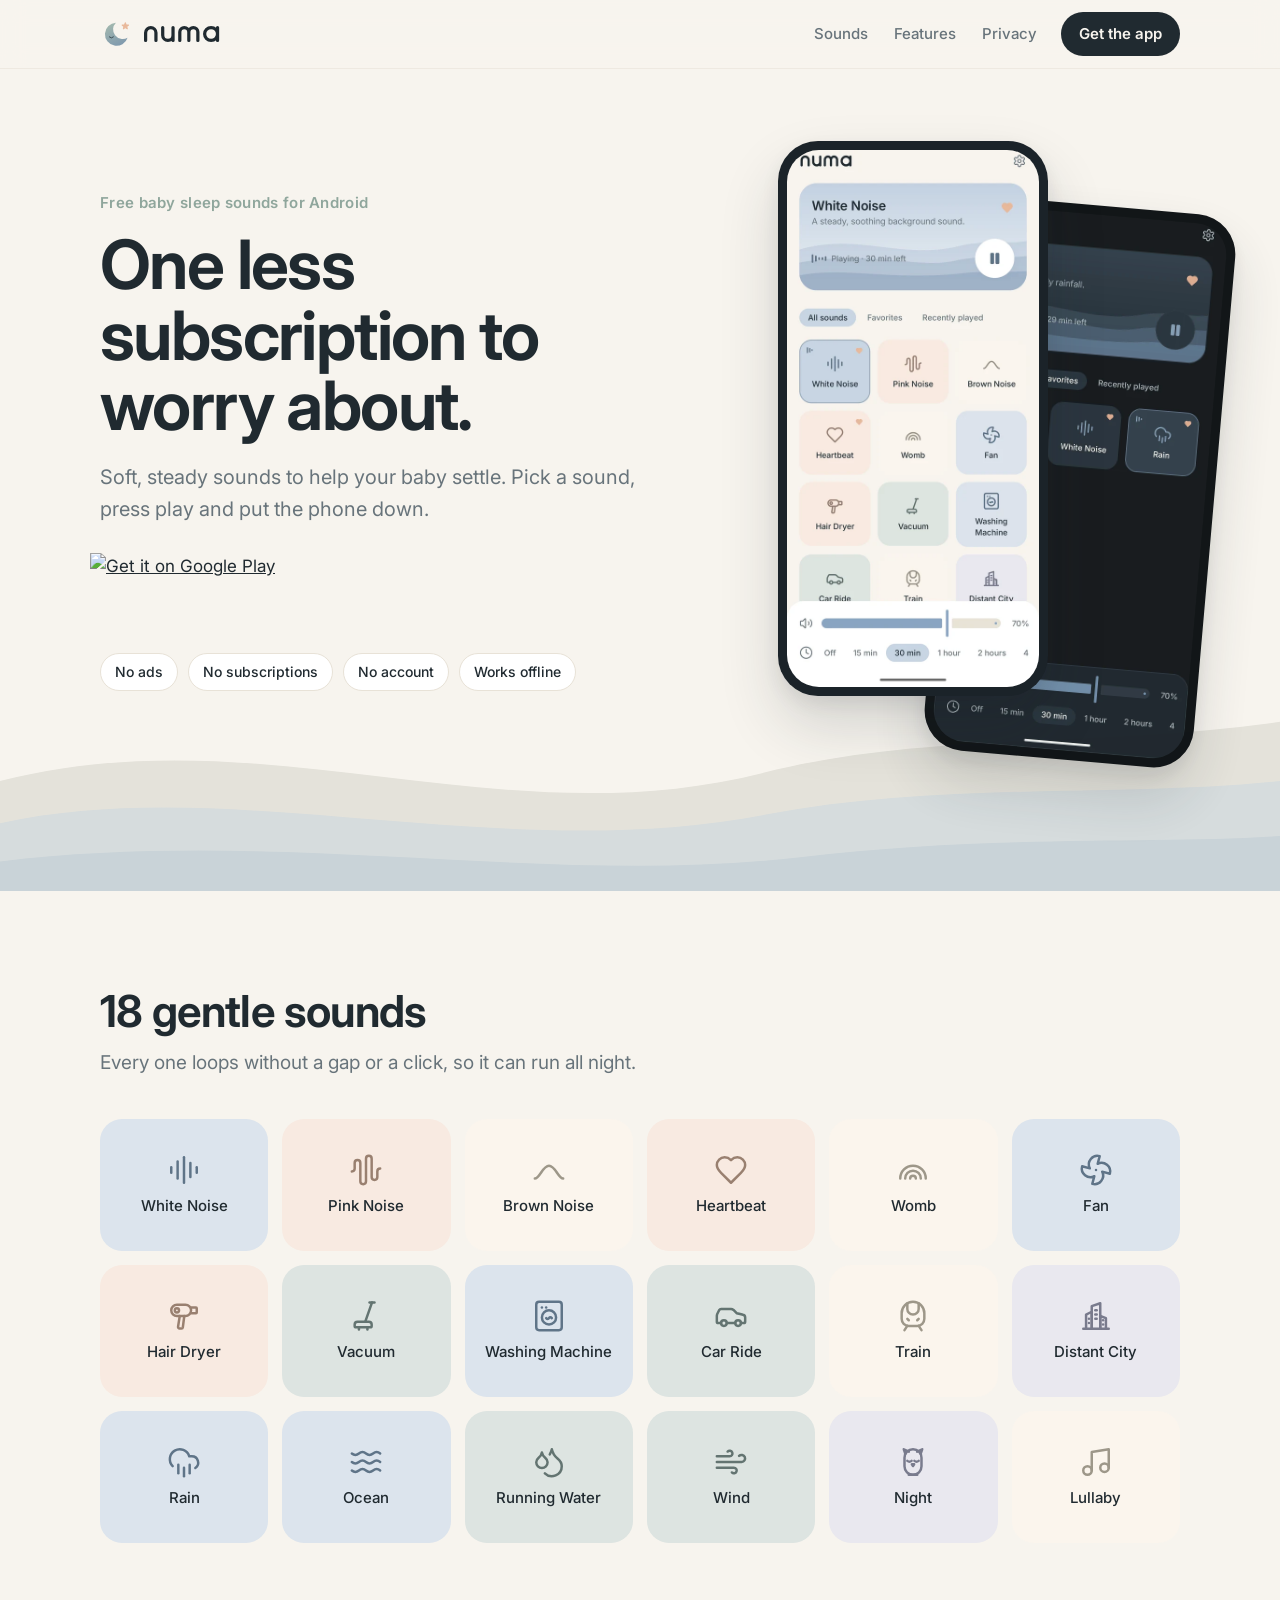
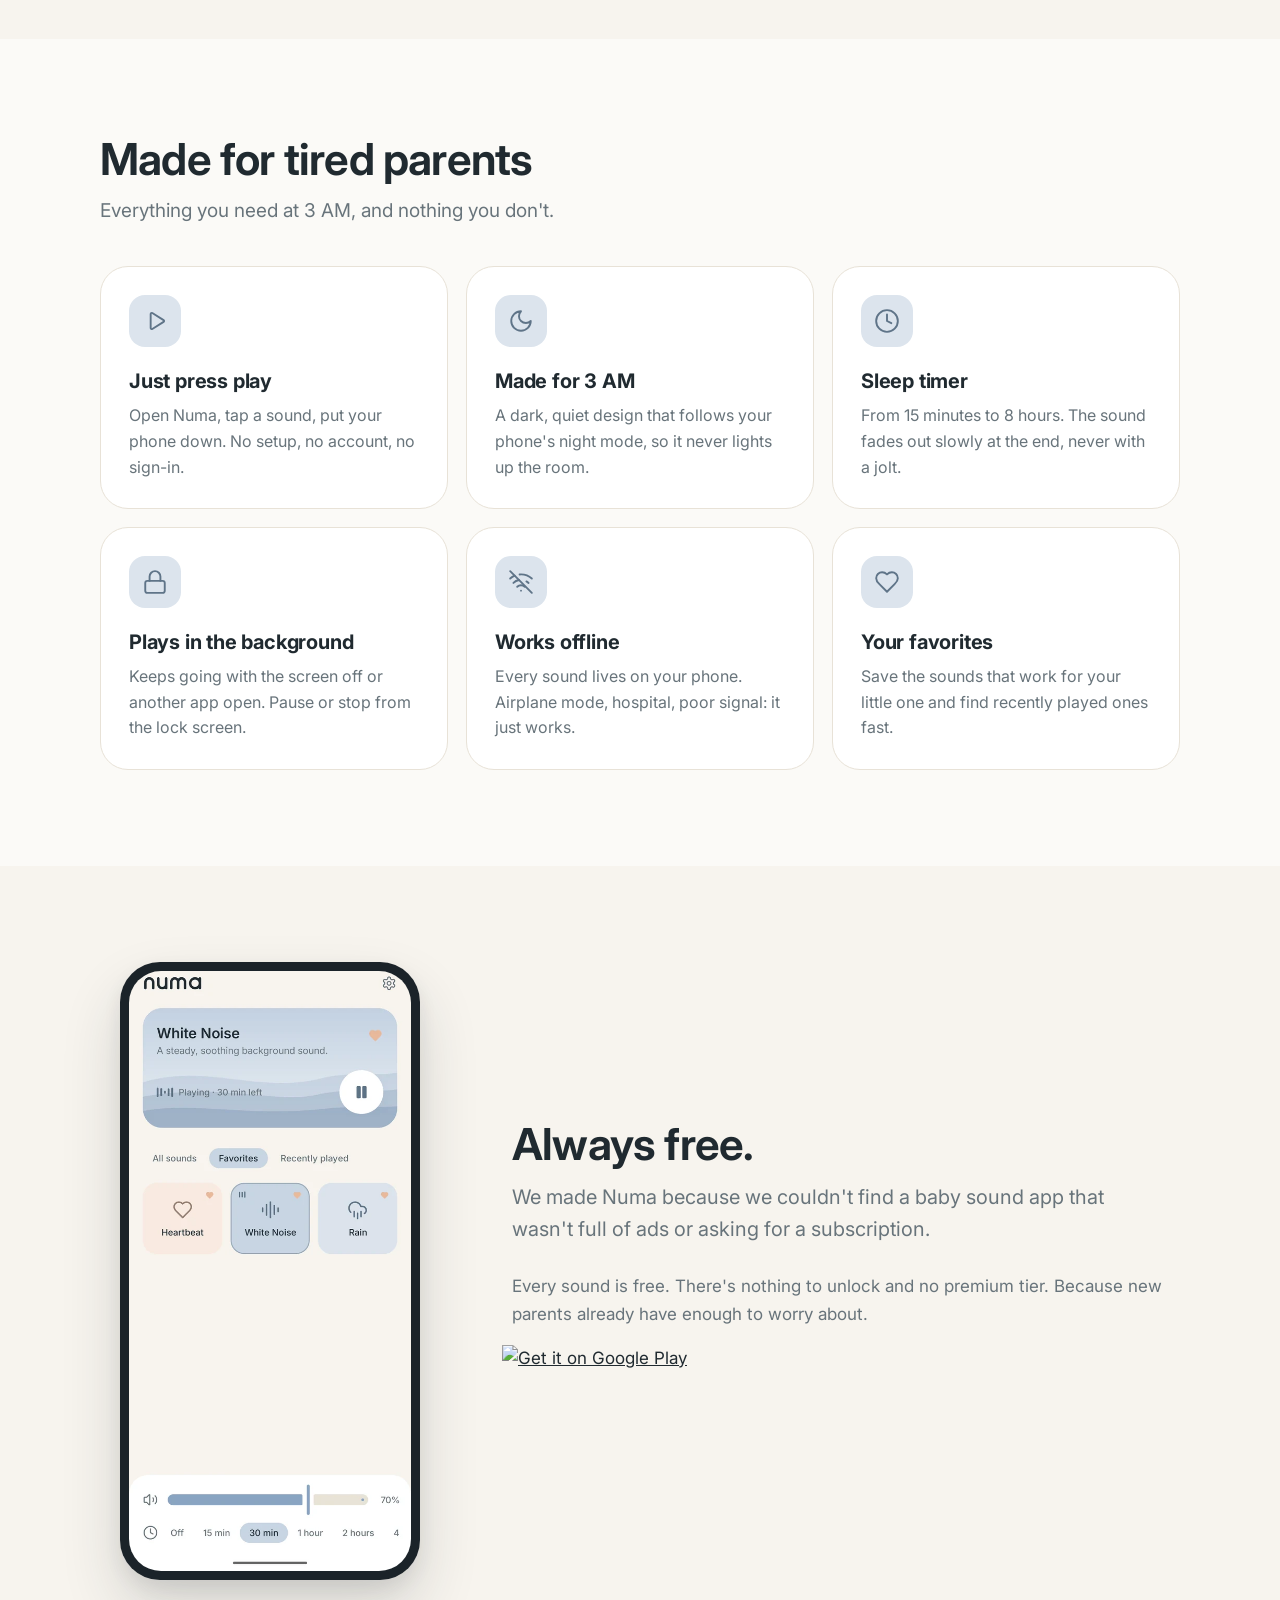
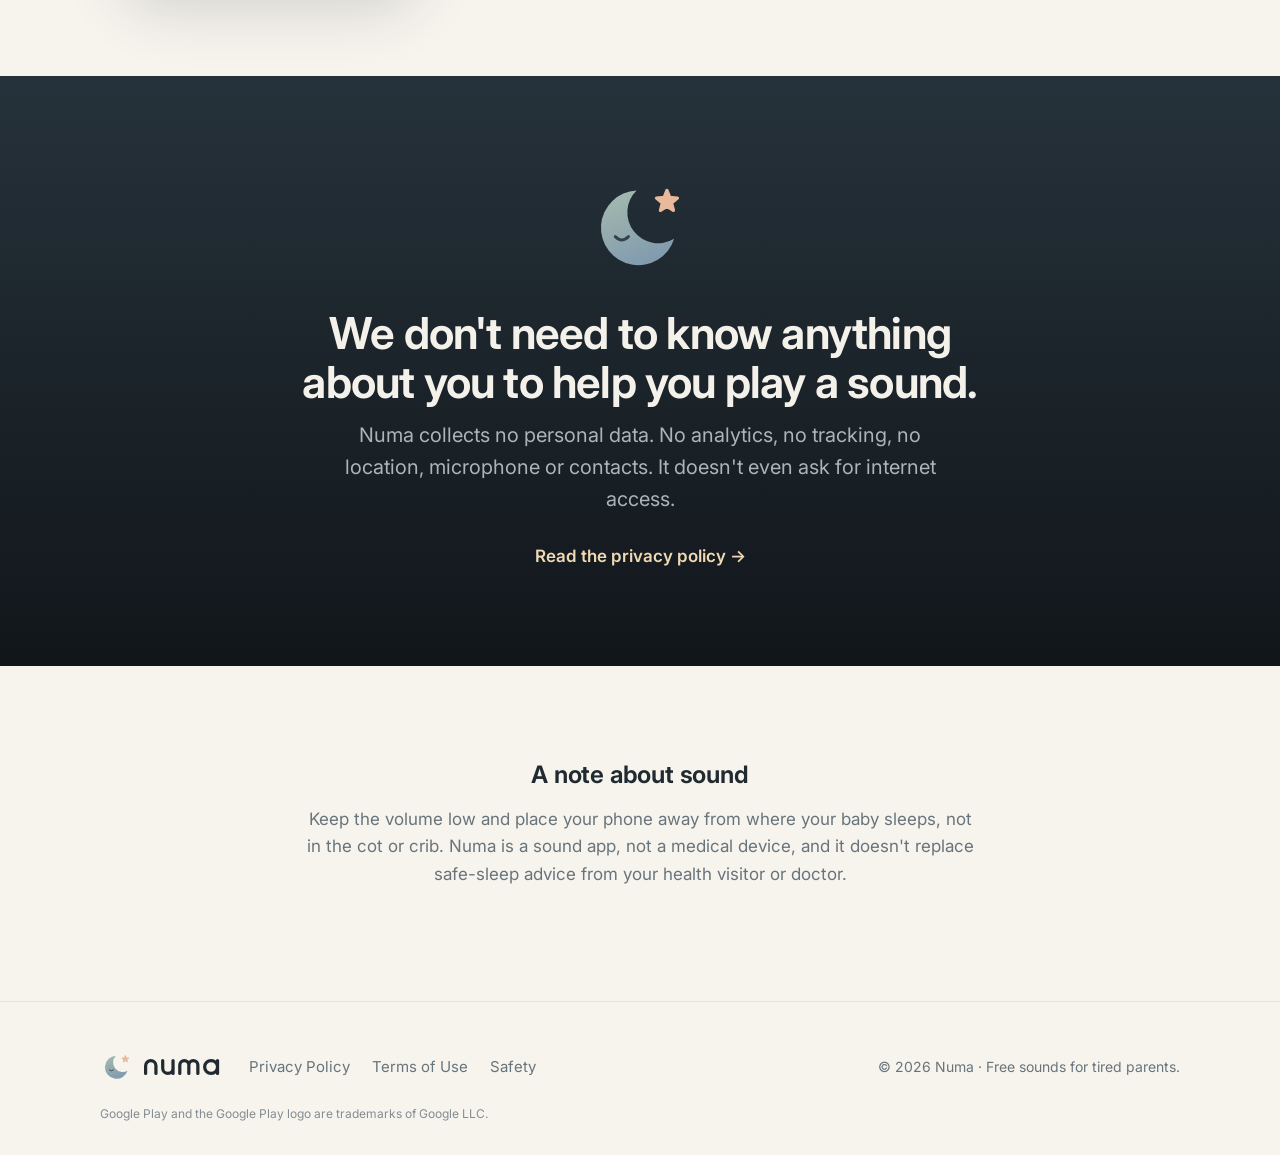
==== commit a2ef6753: "Change tagline to "One less subscription to worry about." Co-Authored-By: Claude Opus 5.5 <noreply@a" ====
--- a/index.html
+++ b/index.html
@@ -4,11 +4,11 @@
 <meta charset="utf-8">
 <meta name="viewport" content="width=device-width, initial-scale=1">
 <title>Numa: Baby Sleep Sounds</title>
-<meta name="description" content="A little calm for little ones. Free baby sleep sounds for Android: white noise, heartbeat, rain and more. No ads, no subscriptions, no account. Works offline.">
+<meta name="description" content="One less subscription to worry about. Free baby sleep sounds for Android: white noise, heartbeat, rain and more. No ads, no subscriptions, no account. Works offline.">
 <meta name="theme-color" content="#F7F4EE" media="(prefers-color-scheme: light)">
 <meta name="theme-color" content="#11161A" media="(prefers-color-scheme: dark)">
 <meta property="og:title" content="Numa: Baby Sleep Sounds">
-<meta property="og:description" content="A little calm for little ones. Free sounds for tired parents. No ads, no subscriptions.">
+<meta property="og:description" content="One less subscription to worry about. Free baby sleep sounds for tired parents. No ads, no account.">
 <meta property="og:image" content="https://leaskeg.github.io/numa-legal/assets/og-image.jpg">
 <meta property="og:type" content="website">
 <meta name="twitter:card" content="summary_large_image">
@@ -35,7 +35,7 @@
     <div class="wrap herogrid">
       <div class="copy">
         <p class="eyebrow">Free baby sleep sounds for Android</p>
-        <h1>A little calm for little ones.</h1>
+        <h1>One less subscription to worry about.</h1>
         <p class="lead">Soft, steady sounds to help your baby settle. Pick a sound, press play and put the phone down.</p>
         <a class="badge" href="https://play.google.com/store/apps/details?id=com.numa.sounds" aria-label="Get it on Google Play"><img src="assets/google-play-badge.png" width="646" height="250" alt="Get it on Google Play"></a>
         <ul class="promises" aria-label="Always free">
@@ -129,7 +129,7 @@
       <a href="terms.html">Terms of Use</a>
       <a href="safety.html">Safety</a>
     </nav>
-    <p class="muted">© 2026 Numa · A little calm for little ones.</p>
+    <p class="muted">© 2026 Numa · Free sounds for tired parents.</p>
   </div>
   <p class="wrap legalnote">Google Play and the Google Play logo are trademarks of Google LLC.</p>
 </footer>
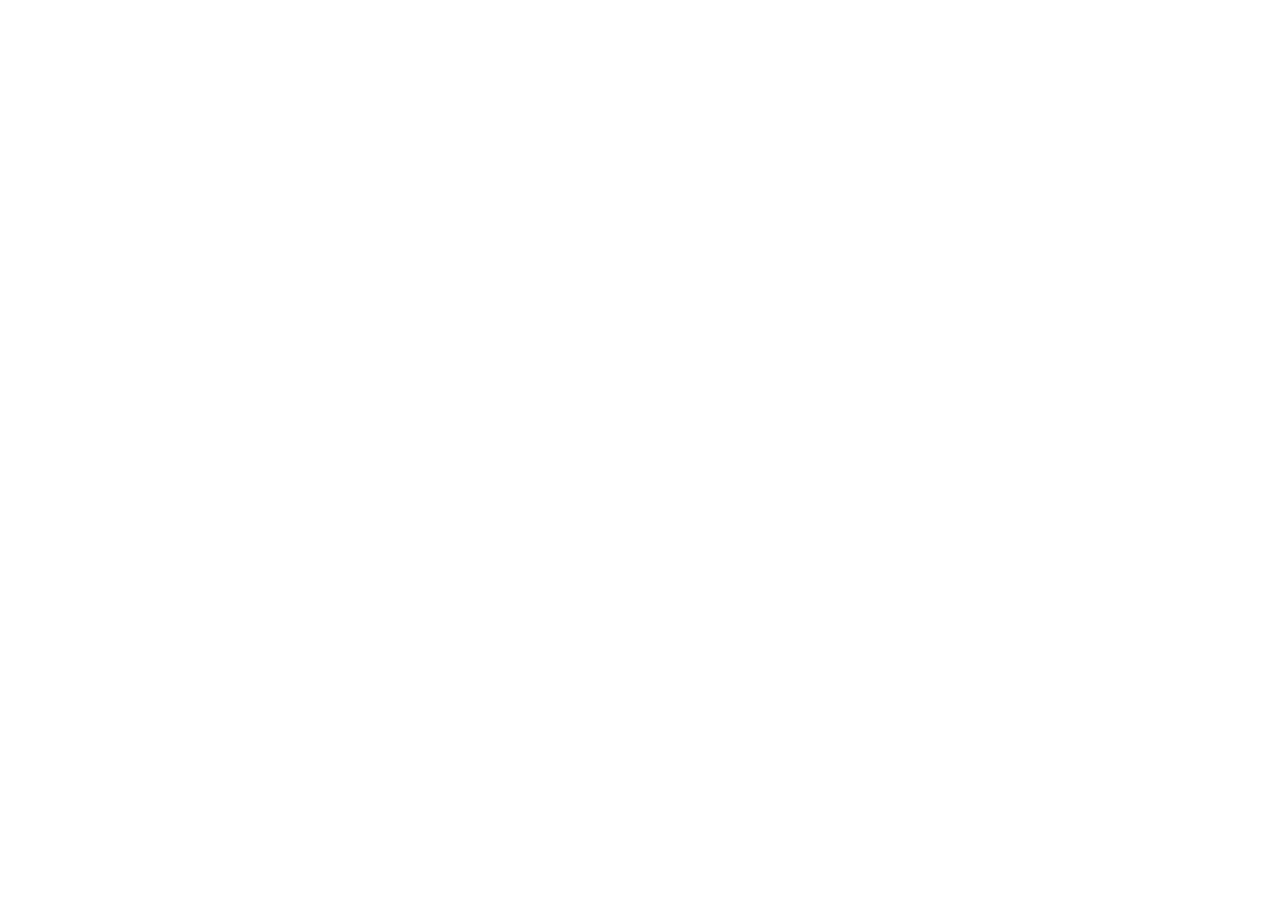
==== commit bb1136bf: "Forward to the new site at numasounds.github.io Old links (including the privacy policy URL in Play " ====
--- a/index.html
+++ b/index.html
@@ -3,135 +3,11 @@
 <head>
 <meta charset="utf-8">
 <meta name="viewport" content="width=device-width, initial-scale=1">
-<title>Numa: Baby Sleep Sounds</title>
-<meta name="description" content="One less subscription to worry about. Free baby sleep sounds for Android: white noise, heartbeat, rain and more. No ads, no subscriptions, no account. Works offline.">
-<meta name="theme-color" content="#F7F4EE" media="(prefers-color-scheme: light)">
-<meta name="theme-color" content="#11161A" media="(prefers-color-scheme: dark)">
-<meta property="og:title" content="Numa: Baby Sleep Sounds">
-<meta property="og:description" content="One less subscription to worry about. Free baby sleep sounds for tired parents. No ads, no account.">
-<meta property="og:image" content="https://leaskeg.github.io/numa-legal/assets/og-image.jpg">
-<meta property="og:type" content="website">
-<meta name="twitter:card" content="summary_large_image">
-<link rel="icon" href="assets/icon-192.png" type="image/png">
-<link rel="apple-touch-icon" href="assets/apple-touch-icon.png">
-<link rel="preload" href="assets/inter.woff2" as="font" type="font/woff2" crossorigin>
-<link rel="stylesheet" href="site.css">
+<title>Numa has moved</title>
+<link rel="canonical" href="https://numasounds.github.io/">
+<meta http-equiv="refresh" content="0; url=https://numasounds.github.io/">
+<script>location.replace("https://numasounds.github.io/" + location.hash);</script>
+<style>body{margin:0;font:17px/1.6 -apple-system,"Segoe UI",Roboto,sans-serif;background:#F7F4EE;color:#202A30;display:grid;place-items:center;min-height:100vh}a{color:#202A30}@media(prefers-color-scheme:dark){body{background:#11161A;color:#F4F1EA}a{color:#F4F1EA}}</style>
 </head>
-<body>
-<header class="nav">
-  <div class="wrap navrow">
-    <a class="brand" href="./"><svg class="brand-moon" viewBox="0 0 100 100" aria-hidden="true"><defs><linearGradient id="m0" x1="30" y1="20" x2="60" y2="88" gradientUnits="userSpaceOnUse"><stop offset="0" stop-color="#A3B8AE"/><stop offset="1" stop-color="#7F99AE"/></linearGradient></defs><g transform="translate(2.5 -3.25)"><path d="M44.36 20.04A34 34 0 1 0 78.52 63.94A28 28 0 0 1 44.36 20.04Z" fill="url(#m0)"/><path d="M25 62Q31 68 37 62" fill="none" stroke="#34434A" stroke-width="2.6" stroke-linecap="round"/><path d="M72 20L74.59 26.44L81.51 26.91L76.18 31.36L77.88 38.09L72 34.4L66.12 38.09L67.82 31.36L62.49 26.91L69.41 26.44Z" fill="#E9B99B" stroke="#E9B99B" stroke-width="3" stroke-linejoin="round"/></g></svg><svg class="brand-word" viewBox="0 0 238 62" role="img" aria-label="numa"><path d="M5 51V27a16 16 0 0 1 32 0v24M58 11v24a16 16 0 0 0 32 0M90 11v40M111 51V25a14 14 0 0 1 28 0v26M139 25a14 14 0 0 1 28 0v26M228 31a20 20 0 1 1-40 0a20 20 0 1 1 40 0M228 11v40" fill="none" stroke="currentColor" stroke-width="10" stroke-linecap="round" stroke-linejoin="round"/></svg></a>
-    <nav class="links" aria-label="Main">
-      <a href="#sounds">Sounds</a>
-      <a href="#features">Features</a>
-      <a href="#privacy">Privacy</a>
-    </nav>
-    <a class="pill" href="https://play.google.com/store/apps/details?id=com.numa.sounds">Get the app</a>
-  </div>
-</header>
-
-<main>
-  <section class="hero">
-    <div class="wrap herogrid">
-      <div class="copy">
-        <p class="eyebrow">Free baby sleep sounds for Android</p>
-        <h1>One less subscription to worry about.</h1>
-        <p class="lead">Soft, steady sounds to help your baby settle. Pick a sound, press play and put the phone down.</p>
-        <a class="badge" href="https://play.google.com/store/apps/details?id=com.numa.sounds" aria-label="Get it on Google Play"><img src="assets/google-play-badge.png" width="646" height="250" alt="Get it on Google Play"></a>
-        <ul class="promises" aria-label="Always free">
-          <li>No ads</li><li>No subscriptions</li><li>No account</li><li>Works offline</li>
-        </ul>
-      </div>
-      <div class="phones" aria-hidden="true">
-        <div class="phone back"><img src="assets/screen-dark.webp" width="540" height="1150" alt=""></div>
-        <div class="phone front"><img src="assets/screen-home-light.webp" width="540" height="1150" alt=""></div>
-      </div>
-    </div>
-    <svg class="hills" viewBox="0 0 1440 260" preserveAspectRatio="none" aria-hidden="true"><path class="h1" d="M0 130C300 50 560 200 860 120c180-48 380-30 580-60V260H0Z"/><path class="h2" d="M0 180c260-60 560 50 860-10 200-40 400-20 580-40V260H0Z"/><path class="h3" d="M0 225c320-40 620 30 900-5 220-27 400-15 540-25V260H0Z"/></svg>
-  </section>
-
-  <section id="sounds" class="section">
-    <div class="wrap">
-      <h2>18 gentle sounds</h2>
-      <p class="sub">Every one loops without a gap or a click, so it can run all night.</p>
-      <ul class="tiles">
-        <li class="tile t-blue"><svg viewBox="0 0 24 24" fill="none" stroke="currentColor" stroke-width="1.75" stroke-linecap="round" stroke-linejoin="round" aria-hidden="true"><path d="M3 10v4"/><path d="M7.5 6v12"/><path d="M12 3v18"/><path d="M16.5 7v10"/><path d="M21 10v4"/></svg><span>White Noise</span></li>
-        <li class="tile t-peach"><svg viewBox="0 0 24 24" fill="none" stroke="currentColor" stroke-width="1.75" stroke-linecap="round" stroke-linejoin="round" aria-hidden="true"><path d="M2 13a2 2 0 0 0 2-2V7a2 2 0 0 1 4 0v13a2 2 0 0 0 4 0V4a2 2 0 0 1 4 0v13a2 2 0 0 0 4 0v-4a2 2 0 0 1 2-2"/></svg><span>Pink Noise</span></li>
-        <li class="tile t-cream"><svg viewBox="0 0 24 24" fill="none" stroke="currentColor" stroke-width="1.75" stroke-linecap="round" stroke-linejoin="round" aria-hidden="true"><path d="M2 18c3.5 0 5.5-9 10-9s6.5 9 10 9"/></svg><span>Brown Noise</span></li>
-        <li class="tile t-peach"><svg viewBox="0 0 24 24" fill="none" stroke="currentColor" stroke-width="1.75" stroke-linecap="round" stroke-linejoin="round" aria-hidden="true"><path d="M19 14c1.49-1.46 3-3.21 3-5.5A5.5 5.5 0 0 0 16.5 3c-1.76 0-3 0.5-4.5 2-1.5-1.5-2.74-2-4.5-2A5.5 5.5 0 0 0 2 8.5c0 2.3 1.5 4.05 3 5.5l7 7Z"/></svg><span>Heartbeat</span></li>
-        <li class="tile t-cream"><svg viewBox="0 0 24 24" fill="none" stroke="currentColor" stroke-width="1.75" stroke-linecap="round" stroke-linejoin="round" aria-hidden="true"><path d="M3 18a9 9 0 0 1 18 0"/><path d="M6.5 18a5.5 5.5 0 0 1 11 0"/><path d="M10 18a2 2 0 0 1 4 0"/></svg><span>Womb</span></li>
-        <li class="tile t-blue"><svg viewBox="0 0 24 24" fill="none" stroke="currentColor" stroke-width="1.75" stroke-linecap="round" stroke-linejoin="round" aria-hidden="true"><path d="M10.827 16.379a6.082 6.082 0 0 1-8.618-7.002l5.412 1.45a6.082 6.082 0 0 1 7.002-8.618l-1.45 5.412a6.082 6.082 0 0 1 8.618 7.002l-5.412-1.45a6.082 6.082 0 0 1-7.002 8.618l1.45-5.412Z"/><path d="M12 12v0.01"/></svg><span>Fan</span></li>
-        <li class="tile t-peach"><svg viewBox="0 0 24 24" fill="none" stroke="currentColor" stroke-width="1.75" stroke-linecap="round" stroke-linejoin="round" aria-hidden="true"><path d="M7 4h6a4 4 0 0 1 0 8H7a4 4 0 0 1 0-8Z"/><path d="M17 6h3.5a0.5 0.5 0 0 1 0.5 0.5v3a0.5 0.5 0 0 1-0.5 0.5H17"/><path d="M9 12l-1.2 7.6a1 1 0 0 0 1 1.15h1.4a1 1 0 0 0 1-0.85L12.2 12"/><path d="M5.5 8a1.5 1.5 0 1 0 3 0a1.5 1.5 0 1 0-3 0"/></svg><span>Hair Dryer</span></li>
-        <li class="tile t-sage"><svg viewBox="0 0 24 24" fill="none" stroke="currentColor" stroke-width="1.75" stroke-linecap="round" stroke-linejoin="round" aria-hidden="true"><path d="M14.5 2.5h3.5"/><path d="M16.2 2.5 11.5 16"/><path d="M6 16h8a2 2 0 0 1 2 2v1a1 1 0 0 1-1 1H5a1 1 0 0 1-1-1v-1a2 2 0 0 1 2-2Z"/><path d="M7 20v1.5"/><path d="M13 20v1.5"/></svg><span>Vacuum</span></li>
-        <li class="tile t-blue"><svg viewBox="0 0 24 24" fill="none" stroke="currentColor" stroke-width="1.75" stroke-linecap="round" stroke-linejoin="round" aria-hidden="true"><path d="M5 2h14a2 2 0 0 1 2 2v16a2 2 0 0 1-2 2H5a2 2 0 0 1-2-2V4a2 2 0 0 1 2-2Z"/><path d="M7 13a5 5 0 1 0 10 0a5 5 0 1 0-10 0"/><path d="M10 13.5c0.7 0.8 1.5 0.8 2 0s1.3-0.8 2 0"/><path d="M7 6h0.01"/><path d="M10 6h0.01"/></svg><span>Washing Machine</span></li>
-        <li class="tile t-sage"><svg viewBox="0 0 24 24" fill="none" stroke="currentColor" stroke-width="1.75" stroke-linecap="round" stroke-linejoin="round" aria-hidden="true"><path d="M19 17h2c0.6 0 1-0.4 1-1v-3c0-0.9-0.7-1.7-1.5-1.9C18.7 10.6 16 10 16 10s-1.3-1.4-2.2-2.3c-0.5-0.4-1.1-0.7-1.8-0.7H5c-0.6 0-1.1 0.4-1.4 0.9l-1.4 2.9A3.7 3.7 0 0 0 2 12v4c0 0.6 0.4 1 1 1h2"/><path d="M5 17a2 2 0 1 0 4 0a2 2 0 1 0-4 0"/><path d="M9 17h6"/><path d="M15 17a2 2 0 1 0 4 0a2 2 0 1 0-4 0"/></svg><span>Car Ride</span></li>
-        <li class="tile t-cream"><svg viewBox="0 0 24 24" fill="none" stroke="currentColor" stroke-width="1.75" stroke-linecap="round" stroke-linejoin="round" aria-hidden="true"><path d="M8 3.1V7a4 4 0 0 0 8 0V3.1"/><path d="M9 15l-1-1"/><path d="M15 15l1-1"/><path d="M9 19c-2.8 0-5-2.2-5-5v-4a8 8 0 0 1 16 0v4c0 2.8-2.2 5-5 5Z"/><path d="M8 19l-2 3"/><path d="M16 19l2 3"/></svg><span>Train</span></li>
-        <li class="tile t-lavender"><svg viewBox="0 0 24 24" fill="none" stroke="currentColor" stroke-width="1.75" stroke-linecap="round" stroke-linejoin="round" aria-hidden="true"><path d="M3 21h18"/><path d="M5 21V11l4-2v12"/><path d="M9 21V5l6-2v18"/><path d="M15 21v-9l4 1.5V21"/><path d="M11.5 8h1"/><path d="M11.5 11h1"/><path d="M11.5 14h1"/><path d="M17 15h0.01"/><path d="M17 18h0.01"/><path d="M7 14h0.01"/><path d="M7 17h0.01"/></svg><span>Distant City</span></li>
-        <li class="tile t-blue"><svg viewBox="0 0 24 24" fill="none" stroke="currentColor" stroke-width="1.75" stroke-linecap="round" stroke-linejoin="round" aria-hidden="true"><path d="M4 14.899A7 7 0 1 1 15.71 8h1.79a4.5 4.5 0 0 1 2.5 8.242"/><path d="M16 14v6"/><path d="M8 14v6"/><path d="M12 16v6"/></svg><span>Rain</span></li>
-        <li class="tile t-blue"><svg viewBox="0 0 24 24" fill="none" stroke="currentColor" stroke-width="1.75" stroke-linecap="round" stroke-linejoin="round" aria-hidden="true"><path d="M2 6c0.6 0.5 1.2 1 2.5 1C7 7 7 5 9.5 5c2.6 0 2.4 2 5 2 2.5 0 2.5-2 5-2 1.3 0 1.9 0.5 2.5 1"/><path d="M2 12c0.6 0.5 1.2 1 2.5 1 2.5 0 2.5-2 5-2 2.6 0 2.4 2 5 2 2.5 0 2.5-2 5-2 1.3 0 1.9 0.5 2.5 1"/><path d="M2 18c0.6 0.5 1.2 1 2.5 1 2.5 0 2.5-2 5-2 2.6 0 2.4 2 5 2 2.5 0 2.5-2 5-2 1.3 0 1.9 0.5 2.5 1"/></svg><span>Ocean</span></li>
-        <li class="tile t-sage"><svg viewBox="0 0 24 24" fill="none" stroke="currentColor" stroke-width="1.75" stroke-linecap="round" stroke-linejoin="round" aria-hidden="true"><path d="M7 16.3c2.2 0 4-1.83 4-4.05 0-1.16-0.57-2.26-1.71-3.19S7.29 6.75 7 5.3c-0.29 1.45-1.14 2.84-2.29 3.76S3 11.1 3 12.25c0 2.22 1.8 4.05 4 4.05Z"/><path d="M12.56 6.6A10.97 10.97 0 0 0 14 3.02c0.5 2.5 2 4.9 4 6.5s3 3.5 3 5.5a6.98 6.98 0 0 1-11.91 4.97"/></svg><span>Running Water</span></li>
-        <li class="tile t-sage"><svg viewBox="0 0 24 24" fill="none" stroke="currentColor" stroke-width="1.75" stroke-linecap="round" stroke-linejoin="round" aria-hidden="true"><path d="M17.7 7.7a2.5 2.5 0 1 1 1.8 4.3H2"/><path d="M9.6 4.6A2 2 0 1 1 11 8H2"/><path d="M12.6 19.4A2 2 0 1 0 14 16H2"/></svg><span>Wind</span></li>
-        <li class="tile t-lavender"><svg viewBox="0 0 24 24" fill="none" stroke="currentColor" stroke-width="1.75" stroke-linecap="round" stroke-linejoin="round" aria-hidden="true"><path d="M6 9a6 6 0 0 1 12 0v6a6 6 0 0 1-12 0Z"/><path d="M6.6 6.2 5.5 3l3.6 1.7"/><path d="M17.4 6.2 18.5 3l-3.6 1.7"/><path d="M8 11.2q1.5 1.2 3 0"/><path d="M13 11.2q1.5 1.2 3 0"/><path d="M11.2 13.6h1.6L12 14.8Z"/><path d="M9 21h6"/></svg><span>Night</span></li>
-        <li class="tile t-cream"><svg viewBox="0 0 24 24" fill="none" stroke="currentColor" stroke-width="1.75" stroke-linecap="round" stroke-linejoin="round" aria-hidden="true"><path d="M9 18V5l12-2v13"/><path d="M3 18a3 3 0 1 0 6 0a3 3 0 1 0-6 0"/><path d="M15 16a3 3 0 1 0 6 0a3 3 0 1 0-6 0"/></svg><span>Lullaby</span></li>
-      </ul>
-    </div>
-  </section>
-
-  <section id="features" class="section alt">
-    <div class="wrap">
-      <h2>Made for tired parents</h2>
-      <p class="sub">Everything you need at 3 AM, and nothing you don't.</p>
-      <div class="features">
-        <article class="feature"><div class="ficon"><svg viewBox="0 0 24 24" fill="none" stroke="currentColor" stroke-width="1.75" stroke-linecap="round" stroke-linejoin="round" aria-hidden="true"><path d="M8 5.5v13a1 1 0 0 0 1.52 0.85l10.4-6.5a1 1 0 0 0 0-1.7L9.52 4.65A1 1 0 0 0 8 5.5Z"/></svg></div><h3>Just press play</h3><p>Open Numa, tap a sound, put your phone down. No setup, no account, no sign-in.</p></article>
-        <article class="feature"><div class="ficon"><svg viewBox="0 0 24 24" fill="none" stroke="currentColor" stroke-width="1.75" stroke-linecap="round" stroke-linejoin="round" aria-hidden="true"><path d="M12 3a6 6 0 0 0 9 9 9 9 0 1 1-9-9Z"/></svg></div><h3>Made for 3 AM</h3><p>A dark, quiet design that follows your phone's night mode, so it never lights up the room.</p></article>
-        <article class="feature"><div class="ficon"><svg viewBox="0 0 24 24" fill="none" stroke="currentColor" stroke-width="1.75" stroke-linecap="round" stroke-linejoin="round" aria-hidden="true"><path d="M2 12a10 10 0 1 0 20 0a10 10 0 1 0-20 0"/><path d="M12 6v6l4 2"/></svg></div><h3>Sleep timer</h3><p>From 15 minutes to 8 hours. The sound fades out slowly at the end, never with a jolt.</p></article>
-        <article class="feature"><div class="ficon"><svg viewBox="0 0 24 24" fill="none" stroke="currentColor" stroke-width="1.75" stroke-linecap="round" stroke-linejoin="round" aria-hidden="true"><path d="M5 11h14a2 2 0 0 1 2 2v7a2 2 0 0 1-2 2H5a2 2 0 0 1-2-2v-7a2 2 0 0 1 2-2Z"/><path d="M7 11V7a5 5 0 0 1 10 0v4"/></svg></div><h3>Plays in the background</h3><p>Keeps going with the screen off or another app open. Pause or stop from the lock screen.</p></article>
-        <article class="feature"><div class="ficon"><svg viewBox="0 0 24 24" fill="none" stroke="currentColor" stroke-width="1.75" stroke-linecap="round" stroke-linejoin="round" aria-hidden="true"><path d="M12 20h.01"/><path d="M8.5 16.43a5 5 0 0 1 7 0"/><path d="M5 12.86a10 10 0 0 1 5.17-2.69"/><path d="M19 12.86a10 10 0 0 0-2-1.43"/><path d="M2 8.82a15 15 0 0 1 4.18-2.65"/><path d="M22 8.82a15 15 0 0 0-11.29-3.76"/><path d="M2 2l20 20"/></svg></div><h3>Works offline</h3><p>Every sound lives on your phone. Airplane mode, hospital, poor signal: it just works.</p></article>
-        <article class="feature"><div class="ficon"><svg viewBox="0 0 24 24" fill="none" stroke="currentColor" stroke-width="1.75" stroke-linecap="round" stroke-linejoin="round" aria-hidden="true"><path d="M19 14c1.49-1.46 3-3.21 3-5.5A5.5 5.5 0 0 0 16.5 3c-1.76 0-3 0.5-4.5 2-1.5-1.5-2.74-2-4.5-2A5.5 5.5 0 0 0 2 8.5c0 2.3 1.5 4.05 3 5.5l7 7Z"/></svg></div><h3>Your favorites</h3><p>Save the sounds that work for your little one and find recently played ones fast.</p></article>
-      </div>
-    </div>
-  </section>
-
-  <section class="section">
-    <div class="wrap split">
-      <div class="phone single"><img src="assets/screen-favorites.webp" width="540" height="1150" alt="Numa with Heartbeat, White Noise and Rain saved as favorites" loading="lazy"></div>
-      <div>
-        <h2>Always free.</h2>
-        <p class="lead">We made Numa because we couldn't find a baby sound app that wasn't full of ads or asking for a subscription.</p>
-        <p class="muted">Every sound is free. There's nothing to unlock and no premium tier. Because new parents already have enough to worry about.</p>
-        <a class="badge" href="https://play.google.com/store/apps/details?id=com.numa.sounds" aria-label="Get it on Google Play"><img src="assets/google-play-badge.png" width="646" height="250" alt="Get it on Google Play"></a>
-      </div>
-    </div>
-  </section>
-
-  <section id="privacy" class="section night">
-    <div class="wrap narrow center">
-      <svg class="big-moon" viewBox="0 0 100 100" aria-hidden="true"><defs><linearGradient id="m1" x1="30" y1="20" x2="60" y2="88" gradientUnits="userSpaceOnUse"><stop offset="0" stop-color="#A3B8AE"/><stop offset="1" stop-color="#7F99AE"/></linearGradient></defs><g transform="translate(2.5 -3.25)"><path d="M44.36 20.04A34 34 0 1 0 78.52 63.94A28 28 0 0 1 44.36 20.04Z" fill="url(#m1)"/><path d="M25 62Q31 68 37 62" fill="none" stroke="#34434A" stroke-width="2.6" stroke-linecap="round"/><path d="M72 20L74.59 26.44L81.51 26.91L76.18 31.36L77.88 38.09L72 34.4L66.12 38.09L67.82 31.36L62.49 26.91L69.41 26.44Z" fill="#E9B99B" stroke="#E9B99B" stroke-width="3" stroke-linejoin="round"/></g></svg>
-      <h2>We don't need to know anything about you to help you play a sound.</h2>
-      <p class="lead">Numa collects no personal data. No analytics, no tracking, no location, microphone or contacts. It doesn't even ask for internet access.</p>
-      <a class="textlink" href="privacy.html">Read the privacy policy →</a>
-    </div>
-  </section>
-
-  <section class="section">
-    <div class="wrap narrow center">
-      <h2 class="small">A note about sound</h2>
-      <p class="muted">Keep the volume low and place your phone away from where your baby sleeps, not in the cot or crib. Numa is a sound app, not a medical device, and it doesn't replace safe-sleep advice from your health visitor or doctor.</p>
-    </div>
-  </section>
-</main>
-
-<footer class="footer">
-  <div class="wrap footrow">
-    <a class="brand" href="./"><svg class="brand-moon" viewBox="0 0 100 100" aria-hidden="true"><defs><linearGradient id="m2" x1="30" y1="20" x2="60" y2="88" gradientUnits="userSpaceOnUse"><stop offset="0" stop-color="#A3B8AE"/><stop offset="1" stop-color="#7F99AE"/></linearGradient></defs><g transform="translate(2.5 -3.25)"><path d="M44.36 20.04A34 34 0 1 0 78.52 63.94A28 28 0 0 1 44.36 20.04Z" fill="url(#m2)"/><path d="M25 62Q31 68 37 62" fill="none" stroke="#34434A" stroke-width="2.6" stroke-linecap="round"/><path d="M72 20L74.59 26.44L81.51 26.91L76.18 31.36L77.88 38.09L72 34.4L66.12 38.09L67.82 31.36L62.49 26.91L69.41 26.44Z" fill="#E9B99B" stroke="#E9B99B" stroke-width="3" stroke-linejoin="round"/></g></svg><svg class="brand-word" viewBox="0 0 238 62" role="img" aria-label="numa"><path d="M5 51V27a16 16 0 0 1 32 0v24M58 11v24a16 16 0 0 0 32 0M90 11v40M111 51V25a14 14 0 0 1 28 0v26M139 25a14 14 0 0 1 28 0v26M228 31a20 20 0 1 1-40 0a20 20 0 1 1 40 0M228 11v40" fill="none" stroke="currentColor" stroke-width="10" stroke-linecap="round" stroke-linejoin="round"/></svg></a>
-    <nav aria-label="Legal">
-      <a href="privacy.html">Privacy Policy</a>
-      <a href="terms.html">Terms of Use</a>
-      <a href="safety.html">Safety</a>
-    </nav>
-    <p class="muted">© 2026 Numa · Free sounds for tired parents.</p>
-  </div>
-  <p class="wrap legalnote">Google Play and the Google Play logo are trademarks of Google LLC.</p>
-</footer>
-</body>
+<body><p>Numa has moved to <a href="https://numasounds.github.io/">https://numasounds.github.io/</a></p></body>
 </html>
